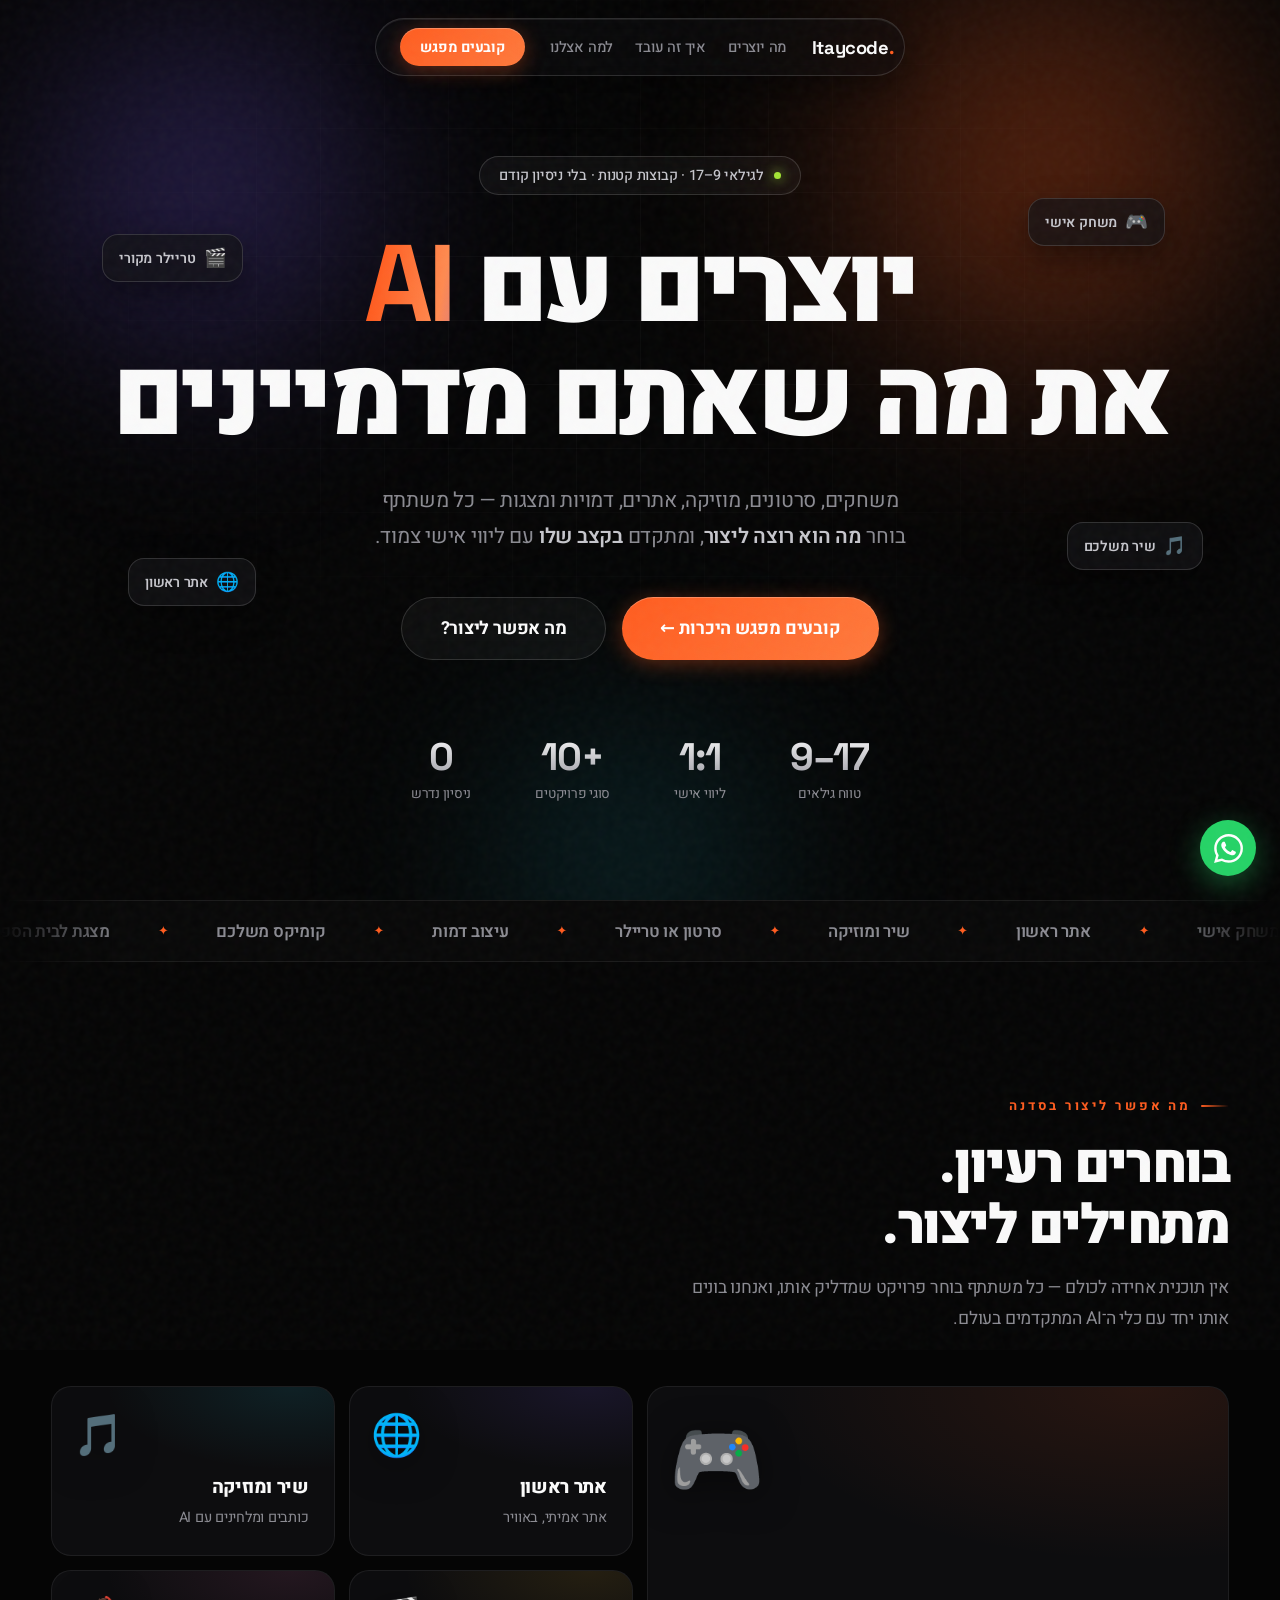
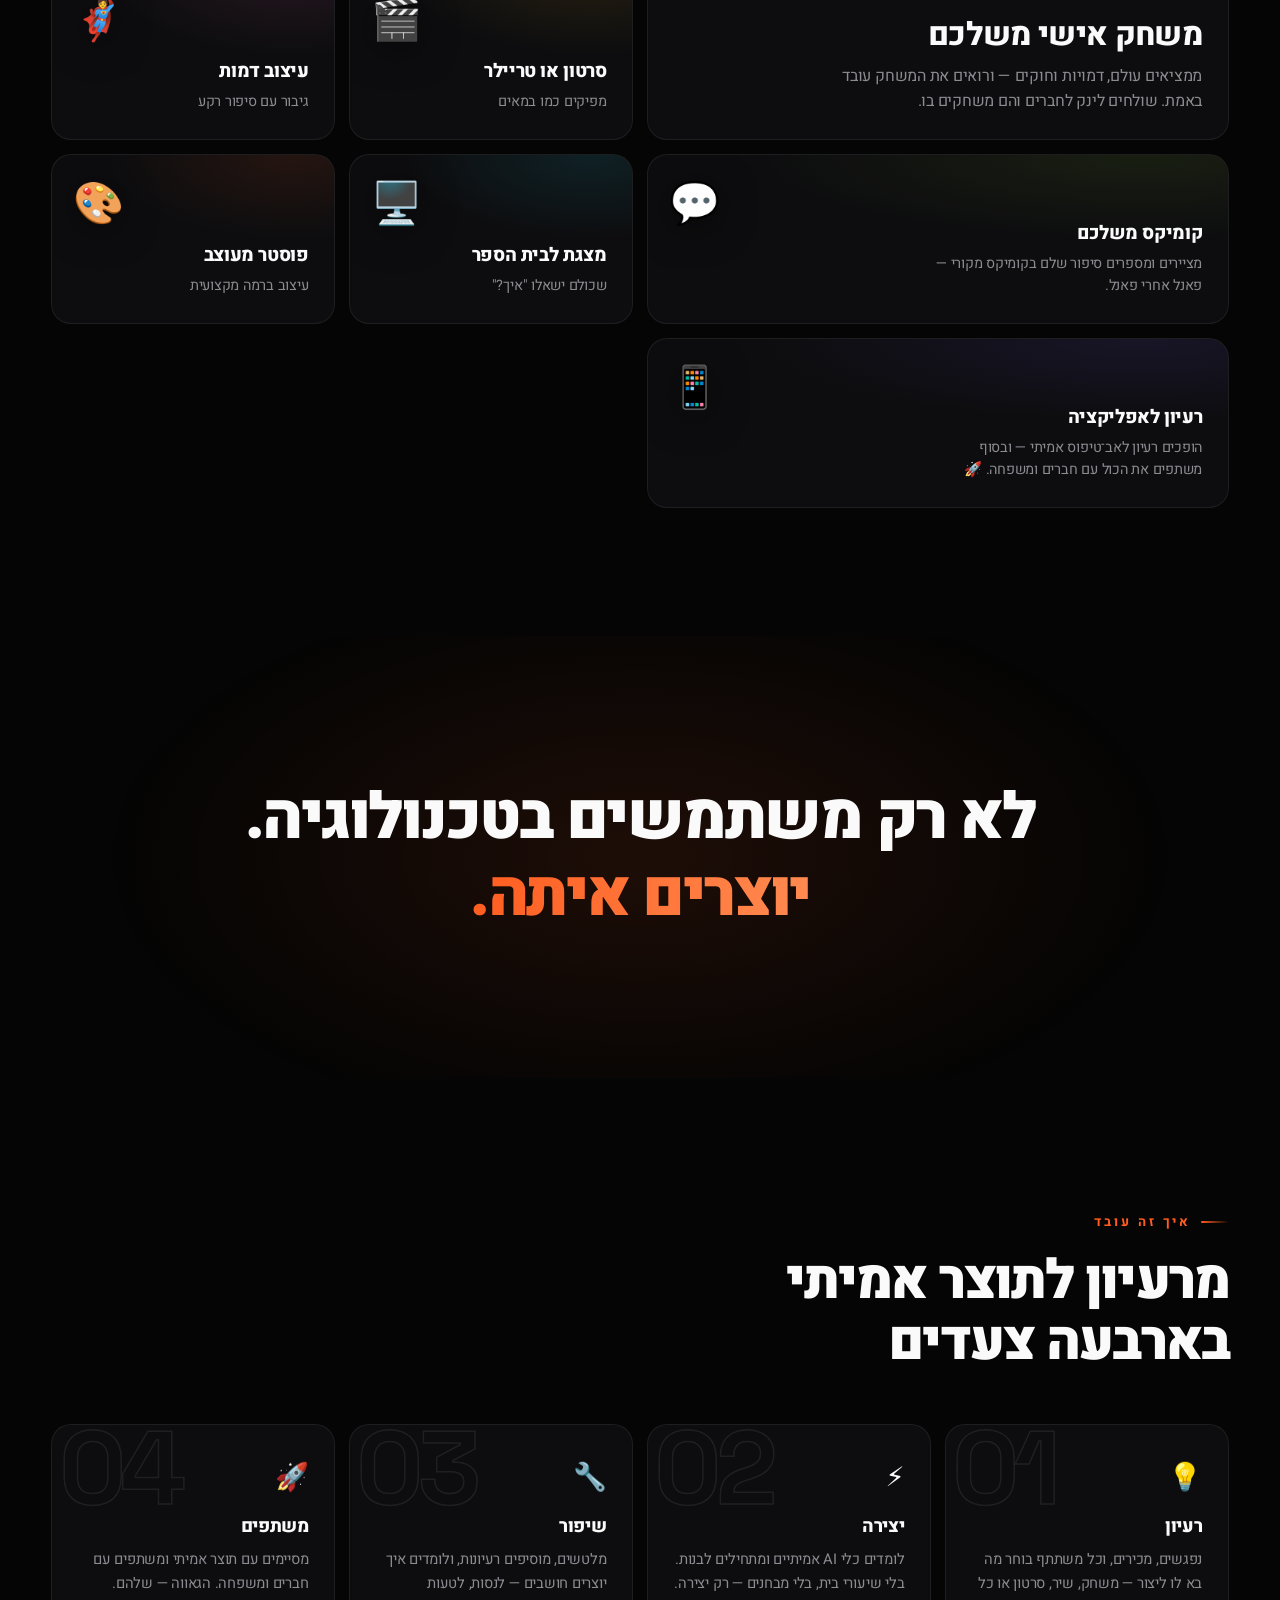
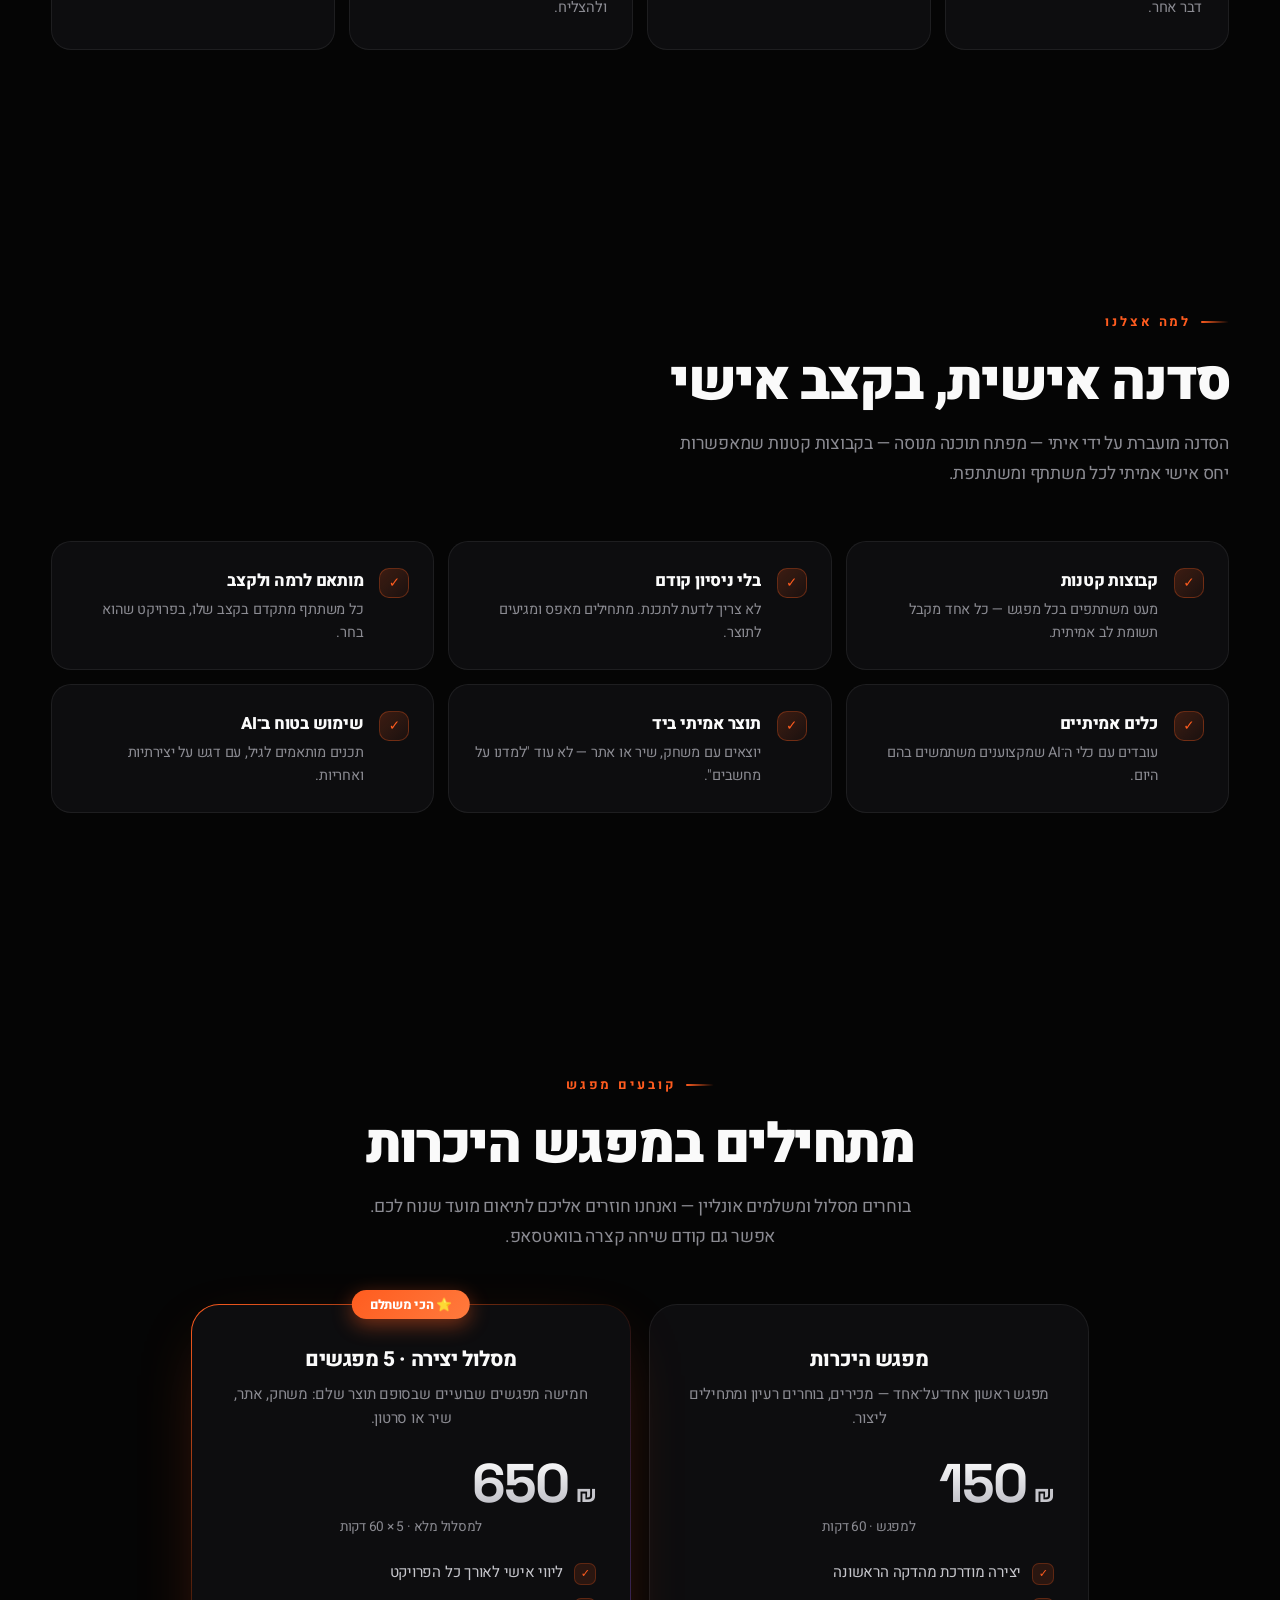
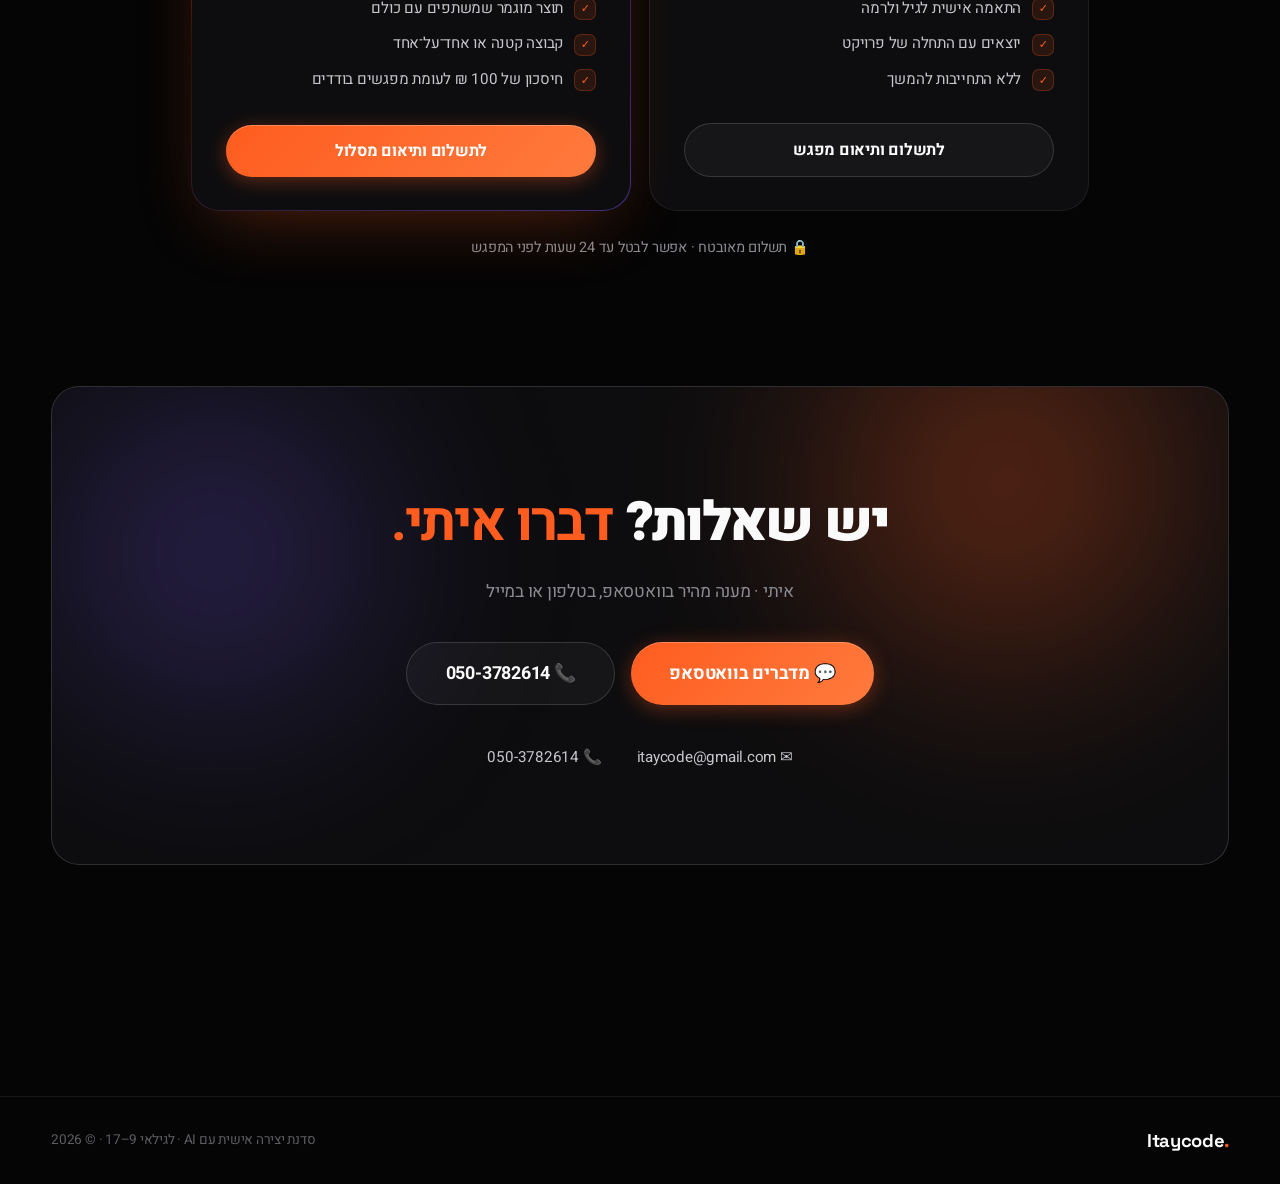
==== index.html @ 1ebb5c56 "Itaycode AI workshop landing page Hebrew RTL landing page for kids/teens AI creation workshop (ages " ====
<!DOCTYPE html>
<html lang="he" dir="rtl">
<head>
<meta charset="UTF-8">
<meta name="viewport" content="width=device-width, initial-scale=1.0">
<title>Itaycode · יוצרים עם AI את מה שאתם מדמיינים</title>
<meta name="description" content="סדנת יצירה אישית עם AI לגילאי 9–17. משחקים, סרטונים, מוזיקה, אתרים, דמויות ומצגות. קבוצות קטנות, בלי ניסיון קודם.">
<meta name="theme-color" content="#050505">
<meta property="og:type" content="website">
<meta property="og:title" content="Itaycode · יוצרים עם AI את מה שאתם מדמיינים">
<meta property="og:description" content="סדנת יצירה אישית עם AI לגילאי 9–17 — משחקים, סרטונים, מוזיקה ואתרים. קבוצות קטנות, בלי ניסיון קודם. קובעים מפגש היכרות.">
<meta property="og:locale" content="he_IL">
<meta name="twitter:card" content="summary">
<link rel="icon" href="data:image/svg+xml,%3Csvg xmlns='http://www.w3.org/2000/svg' viewBox='0 0 100 100'%3E%3Crect width='100' height='100' rx='22' fill='%23050505'/%3E%3Ctext x='50' y='72' font-size='62' text-anchor='middle' font-family='Arial' font-weight='900' fill='%23ff5c1f'%3EI.%3C/text%3E%3C/svg%3E">
<link rel="preconnect" href="https://fonts.googleapis.com">
<link rel="preconnect" href="https://fonts.gstatic.com" crossorigin>
<link href="https://fonts.googleapis.com/css2?family=Heebo:wght@300;400;500;600;700;800;900&family=Space+Grotesk:wght@500;700&display=swap" rel="stylesheet">
<style>
:root{
  --bg:#050505;
  --surface:#0d0d0f;
  --surface2:#131316;
  --border:rgba(255,255,255,.07);
  --border-strong:rgba(255,255,255,.14);
  --orange:#ff5c1f;
  --orange-soft:#ff8a50;
  --violet:#7c5cff;
  --cyan:#22d3ee;
  --pink:#f472b6;
  --lime:#a3e635;
  --amber:#fbbf24;
  --txt:#fafafa;
  --dim:#8b8b92;
  --mid:#c6c6cc;
  --r:20px;
  --r-lg:28px;
  --pad:clamp(20px,4vw,64px);
  --ease:cubic-bezier(.65,.05,0,1);
  --bounce:cubic-bezier(.34,1.56,.64,1);
}
*{margin:0;padding:0;box-sizing:border-box}
html{scroll-behavior:smooth}
body{
  background:var(--bg);
  color:var(--txt);
  font-family:'Heebo',system-ui,sans-serif;
  letter-spacing:-.015em;
  overflow-x:hidden;
  -webkit-font-smoothing:antialiased;
}
::selection{background:var(--orange);color:#fff}
.en{font-family:'Space Grotesk','Heebo',sans-serif;direction:ltr;unicode-bidi:isolate}

/* ═══════════ grain overlay ═══════════ */
body::after{
  content:'';position:fixed;inset:-50%;z-index:200;pointer-events:none;
  background-image:url("data:image/svg+xml,%3Csvg viewBox='0 0 256 256' xmlns='http://www.w3.org/2000/svg'%3E%3Cfilter id='n'%3E%3CfeTurbulence type='fractalNoise' baseFrequency='0.85' numOctaves='2' stitchTiles='stitch'/%3E%3C/filter%3E%3Crect width='100%25' height='100%25' filter='url(%23n)'/%3E%3C/svg%3E");
  opacity:.035;
  animation:grain 9s steps(6) infinite;
}
@keyframes grain{
  0%,100%{transform:translate(0,0)}16%{transform:translate(-3%,2%)}33%{transform:translate(2%,-3%)}
  50%{transform:translate(-2%,-2%)}66%{transform:translate(3%,2%)}83%{transform:translate(-1%,3%)}
}

/* ═══════════ nav — floating glass pill ═══════════ */
nav{
  position:fixed;top:18px;inset-inline:0;z-index:100;
  display:flex;justify-content:center;
  padding:0 var(--pad);
  pointer-events:none;
}
.nav-inner{
  pointer-events:auto;
  display:flex;align-items:center;gap:clamp(.8rem,2vw,2rem);
  background:rgba(13,13,15,.55);
  backdrop-filter:blur(20px) saturate(1.4);
  -webkit-backdrop-filter:blur(20px) saturate(1.4);
  border:1px solid var(--border-strong);
  border-radius:100px;
  padding:.55rem .65rem .55rem 1.5rem;
  box-shadow:0 12px 40px rgba(0,0,0,.5), inset 0 1px 0 rgba(255,255,255,.08);
}
.logo{
  font-family:'Space Grotesk','Heebo',sans-serif;
  font-weight:700;font-size:1.15rem;color:var(--txt);text-decoration:none;
  direction:ltr;unicode-bidi:isolate;letter-spacing:-.02em;
}
.logo b{color:var(--orange)}
.nav-links{display:flex;gap:1.4rem;align-items:center}
.nav-links a{color:var(--dim);text-decoration:none;font-size:.92rem;font-weight:500;transition:color .2s}
.nav-links a:hover{color:var(--txt)}
@media(max-width:700px){
  .nav-links{display:none}
  .nav-inner{padding:.5rem .55rem .5rem 1.2rem;gap:.9rem}
}

/* ═══════════ buttons ═══════════ */
.btn{
  display:inline-flex;align-items:center;justify-content:center;gap:.55rem;
  background:linear-gradient(135deg,var(--orange),#ff7a3d);
  color:#fff;border:none;cursor:pointer;text-decoration:none;
  font-family:inherit;font-weight:700;font-size:1rem;
  padding:.85rem 1.8rem;border-radius:100px;
  box-shadow:0 4px 20px rgba(255,92,31,.35), inset 0 1px 0 rgba(255,255,255,.25);
  transition:transform .35s var(--bounce),box-shadow .35s;
  position:relative;overflow:hidden;
}
.btn::before{
  content:'';position:absolute;inset:0;
  background:linear-gradient(105deg,transparent 40%,rgba(255,255,255,.35) 50%,transparent 60%);
  transform:translateX(150%);
  transition:transform .7s var(--ease);
}
.btn:hover{transform:translateY(-3px) scale(1.02);box-shadow:0 12px 36px rgba(255,92,31,.5), inset 0 1px 0 rgba(255,255,255,.25)}
.btn:hover::before{transform:translateX(-150%)}
.btn.sm{padding:.55rem 1.25rem;font-size:.9rem}
.btn.xl{padding:1.05rem 2.4rem;font-size:1.12rem}
.btn.ghost{
  background:rgba(255,255,255,.04);color:var(--txt);
  border:1px solid var(--border-strong);
  box-shadow:none;
}
.btn.ghost:hover{background:rgba(255,255,255,.08);box-shadow:0 8px 24px rgba(0,0,0,.4)}
.btn.ghost::before{display:none}

/* ═══════════ hero ═══════════ */
.hero{
  min-height:100svh;
  display:flex;flex-direction:column;align-items:center;justify-content:center;
  text-align:center;position:relative;
  padding:120px var(--pad) 60px;
  overflow:hidden;
}
.mesh{position:absolute;inset:0;pointer-events:none}
.mesh i{position:absolute;border-radius:50%;filter:blur(90px);will-change:transform}
.mesh i:nth-child(1){
  width:52vw;height:52vw;max-width:680px;max-height:680px;
  background:radial-gradient(circle,rgba(255,92,31,.42),transparent 60%);
  top:-18%;inset-inline-start:-8%;
  animation:drift 18s ease-in-out infinite alternate;
}
.mesh i:nth-child(2){
  width:44vw;height:44vw;max-width:560px;max-height:560px;
  background:radial-gradient(circle,rgba(124,92,255,.35),transparent 60%);
  top:-10%;inset-inline-end:-6%;
  animation:drift 22s -6s ease-in-out infinite alternate-reverse;
}
.mesh i:nth-child(3){
  width:38vw;height:38vw;max-width:480px;max-height:480px;
  background:radial-gradient(circle,rgba(34,211,238,.18),transparent 60%);
  bottom:-22%;inset-inline-start:32%;
  animation:drift 26s -12s ease-in-out infinite alternate;
}
@keyframes drift{
  0%{transform:translate(0,0) scale(1)}
  100%{transform:translate(-8%,9%) scale(1.18)}
}
.hero-grid{
  position:absolute;inset:0;pointer-events:none;
  background-image:
    linear-gradient(rgba(255,255,255,.028) 1px,transparent 1px),
    linear-gradient(90deg,rgba(255,255,255,.028) 1px,transparent 1px);
  background-size:64px 64px;
  mask-image:radial-gradient(ellipse 75% 65% at 50% 35%,#000 20%,transparent 72%);
  -webkit-mask-image:radial-gradient(ellipse 75% 65% at 50% 35%,#000 20%,transparent 72%);
}
.hero > .inner{position:relative;z-index:2;display:flex;flex-direction:column;align-items:center;max-width:1100px}

.pill{
  display:inline-flex;align-items:center;gap:.6rem;
  background:rgba(255,255,255,.04);
  border:1px solid var(--border-strong);
  border-radius:100px;padding:.5rem 1.2rem;
  font-size:.9rem;font-weight:500;color:var(--mid);
  backdrop-filter:blur(10px);
  margin-bottom:2rem;
  animation:rise .9s var(--ease) both;
}
.pill .dot{width:7px;height:7px;border-radius:50%;background:var(--lime);box-shadow:0 0 12px var(--lime);animation:pulse 2s infinite}
@keyframes pulse{50%{opacity:.35}}

.hero h1{
  font-size:clamp(2.9rem,8.5vw,7rem);
  font-weight:900;line-height:1.04;letter-spacing:-.04em;
  animation:rise .9s .12s var(--ease) both;
}
.hero h1 .fx{
  position:relative;display:inline-block;
  background:linear-gradient(100deg,#ff5c1f 10%,#ff8a50 45%,#7c5cff 90%);
  background-size:200% 100%;
  -webkit-background-clip:text;background-clip:text;-webkit-text-fill-color:transparent;
  animation:hue 6s ease-in-out infinite alternate;
}
@keyframes hue{to{background-position:100% 0}}
.hero .sub{
  margin-top:1.6rem;max-width:46ch;
  font-size:clamp(1.05rem,2.2vw,1.3rem);
  color:var(--dim);line-height:1.75;font-weight:400;
  animation:rise .9s .24s var(--ease) both;
}
.hero .sub b{color:var(--mid);font-weight:600}
.hero-ctas{
  display:flex;gap:1rem;flex-wrap:wrap;justify-content:center;
  margin-top:2.6rem;
  animation:rise .9s .36s var(--ease) both;
}
@keyframes rise{from{opacity:0;transform:translateY(28px)}to{opacity:1;transform:none}}

/* floating chips */
.chips{position:absolute;inset:0;pointer-events:none;z-index:1}
.chip{
  position:absolute;
  display:flex;align-items:center;gap:.5rem;
  background:rgba(19,19,22,.7);
  border:1px solid var(--border-strong);
  border-radius:16px;padding:.6rem 1rem;
  font-size:.88rem;font-weight:600;color:var(--mid);
  backdrop-filter:blur(12px);
  box-shadow:0 12px 32px rgba(0,0,0,.45);
  animation:floaty 7s ease-in-out infinite;
  opacity:0;animation-fill-mode:both;
}
.chip span{font-size:1.15rem}
@keyframes floaty{
  0%{opacity:0;transform:translateY(20px)}
  8%{opacity:1}
  50%{transform:translateY(-14px) rotate(var(--tilt,2deg))}
  92%{opacity:1}
  100%{opacity:1;transform:translateY(0)}
}
@media(max-width:900px){.chip{display:none}}

/* stats strip */
.stats{
  position:relative;z-index:2;
  display:flex;gap:clamp(1.5rem,5vw,4.5rem);flex-wrap:wrap;justify-content:center;
  margin-top:4.5rem;
  animation:rise .9s .5s var(--ease) both;
}
.stat{text-align:center}
.stat .num{
  font-family:'Space Grotesk','Heebo',sans-serif;
  font-size:clamp(1.7rem,3.5vw,2.4rem);font-weight:700;letter-spacing:-.03em;
  background:linear-gradient(180deg,#fff,#9a9aa2);
  -webkit-background-clip:text;background-clip:text;-webkit-text-fill-color:transparent;
}
.stat .lbl{font-size:.85rem;color:var(--dim);margin-top:.2rem}

/* ═══════════ marquee ═══════════ */
.marquee{
  border-top:1px solid var(--border);border-bottom:1px solid var(--border);
  padding:1.1rem 0;overflow:hidden;
  background:rgba(255,255,255,.015);
  -webkit-mask-image:linear-gradient(90deg,transparent,#000 10%,#000 90%,transparent);
  mask-image:linear-gradient(90deg,transparent,#000 10%,#000 90%,transparent);
}
.marquee .track{display:flex;gap:3rem;width:max-content;animation:scroll 30s linear infinite}
.marquee span{
  display:flex;align-items:center;gap:3rem;white-space:nowrap;
  font-size:1.05rem;font-weight:600;color:var(--dim);
}
.marquee span::after{content:'✦';color:var(--orange);font-size:.8rem}
@keyframes scroll{to{transform:translateX(50%)}}

/* ═══════════ section scaffolding ═══════════ */
section{padding:clamp(5rem,10vw,8.5rem) var(--pad);position:relative;scroll-margin-top:70px}
.wrap{max-width:1200px;margin:0 auto}
.eyebrow{
  display:inline-flex;align-items:center;gap:.6rem;
  font-size:.82rem;font-weight:700;letter-spacing:.22em;color:var(--orange);
  margin-bottom:1.2rem;
}
.eyebrow::before{content:'';width:28px;height:2px;border-radius:2px;background:linear-gradient(90deg,var(--orange),transparent)}
h2.title{
  font-size:clamp(2rem,5vw,3.4rem);
  font-weight:900;letter-spacing:-.035em;line-height:1.12;
}
.lead{margin-top:1rem;color:var(--dim);font-size:1.1rem;line-height:1.75;max-width:56ch}

/* reveal */
.rv{opacity:0;transform:translateY(34px);transition:opacity .8s var(--ease),transform .8s var(--ease)}
.rv.in{opacity:1;transform:none}
.rv.d1{transition-delay:.08s}.rv.d2{transition-delay:.16s}.rv.d3{transition-delay:.24s}
.rv.d4{transition-delay:.32s}.rv.d5{transition-delay:.4s}

/* ═══════════ bento grid ═══════════ */
.bento{
  display:grid;gap:14px;margin-top:3.2rem;
  grid-template-columns:repeat(4,1fr);
  grid-auto-rows:170px;
}
.tile{
  position:relative;overflow:hidden;
  border-radius:var(--r);
  border:1px solid var(--border);
  background:var(--surface);
  padding:1.6rem;
  display:flex;flex-direction:column;justify-content:flex-end;
  transition:transform .45s var(--bounce),border-color .25s;
  cursor:default;
}
.tile:hover{transform:translateY(-6px);border-color:var(--border-strong)}
.tile .glow{
  position:absolute;inset:0;
  background:radial-gradient(120% 90% at 85% 0%,var(--tint) 0%,transparent 55%);
  opacity:.5;transition:opacity .4s;
}
.tile:hover .glow{opacity:.95}
.tile .emoji{
  position:absolute;top:1.2rem;inset-inline-end:1.3rem;
  font-size:clamp(2rem,3.2vw,2.8rem);
  filter:drop-shadow(0 6px 18px rgba(0,0,0,.5));
  transition:transform .45s var(--bounce);
}
.tile:hover .emoji{transform:scale(1.22) rotate(-8deg)}
.tile h3{font-size:1.18rem;font-weight:800;position:relative;letter-spacing:-.02em}
.tile p{position:relative;margin-top:.35rem;font-size:.9rem;color:var(--dim);line-height:1.55;max-width:34ch}
.tile.big{grid-column:span 2;grid-row:span 2}
.tile.wide{grid-column:span 2}
.tile.big .emoji{font-size:clamp(3.4rem,6vw,5rem)}
.tile.big h3{font-size:clamp(1.5rem,2.6vw,2rem)}
.tile.big p{font-size:1rem;max-width:40ch}
@media(max-width:1000px){.bento{grid-template-columns:repeat(2,1fr)}}
@media(max-width:560px){
  .bento{grid-template-columns:1fr;grid-auto-rows:auto}
  .tile{min-height:150px}
  .tile.big,.tile.wide{grid-column:auto;grid-row:auto}
}

/* ═══════════ statement ═══════════ */
.statement{
  text-align:center;
  padding:clamp(6rem,12vw,9rem) var(--pad);
  position:relative;overflow:hidden;
}
.statement::before{
  content:'';position:absolute;inset:0;
  background:radial-gradient(60% 90% at 50% 50%,rgba(255,92,31,.1),transparent 70%);
}
.statement h2{
  position:relative;
  font-size:clamp(1.9rem,5.5vw,4rem);
  font-weight:900;letter-spacing:-.035em;line-height:1.2;
  max-width:22ch;margin:0 auto;
}
.statement .shine{
  background:linear-gradient(100deg,var(--orange),var(--orange-soft) 40%,#fff 50%,var(--orange-soft) 60%,var(--orange));
  background-size:250% 100%;
  -webkit-background-clip:text;background-clip:text;-webkit-text-fill-color:transparent;
  animation:shineMove 4s linear infinite;
}
@keyframes shineMove{to{background-position:-250% 0}}

/* ═══════════ steps ═══════════ */
.steps{
  display:grid;grid-template-columns:repeat(4,1fr);gap:14px;margin-top:3.2rem;
  counter-reset:s;
}
@media(max-width:1000px){.steps{grid-template-columns:repeat(2,1fr)}}
@media(max-width:560px){.steps{grid-template-columns:1fr}}
.step{
  counter-increment:s;
  position:relative;overflow:hidden;
  background:var(--surface);
  border:1px solid var(--border);
  border-radius:var(--r);
  padding:2rem 1.6rem 1.8rem;
  transition:transform .45s var(--bounce),border-color .25s;
}
.step:hover{transform:translateY(-6px);border-color:var(--border-strong)}
.step::before{
  content:counter(s,decimal-leading-zero);
  position:absolute;top:-1.4rem;inset-inline-end:.4rem;
  font-family:'Space Grotesk','Heebo',sans-serif;
  font-size:6.5rem;font-weight:700;letter-spacing:-.05em;
  color:transparent;
  -webkit-text-stroke:1.5px rgba(255,255,255,.08);
  transition:-webkit-text-stroke-color .3s;
}
.step:hover::before{-webkit-text-stroke-color:rgba(255,92,31,.45)}
.step .ic{font-size:1.7rem;margin-bottom:1rem}
.step h3{font-size:1.15rem;font-weight:800;letter-spacing:-.02em}
.step p{margin-top:.5rem;font-size:.92rem;color:var(--dim);line-height:1.65}

/* ═══════════ features ═══════════ */
.feats{display:grid;grid-template-columns:repeat(3,1fr);gap:14px;margin-top:3.2rem}
@media(max-width:1000px){.feats{grid-template-columns:repeat(2,1fr)}}
@media(max-width:560px){.feats{grid-template-columns:1fr}}
.feat{
  display:flex;gap:1rem;align-items:flex-start;
  background:var(--surface);
  border:1px solid var(--border);
  border-radius:var(--r);
  padding:1.6rem 1.5rem;
  transition:border-color .25s,background .25s;
}
.feat:hover{border-color:var(--border-strong);background:var(--surface2)}
.feat .ck{
  flex-shrink:0;width:30px;height:30px;border-radius:10px;
  display:flex;align-items:center;justify-content:center;
  background:linear-gradient(135deg,rgba(255,92,31,.2),rgba(255,92,31,.06));
  border:1px solid rgba(255,92,31,.3);
  color:var(--orange);font-weight:800;font-size:.85rem;
}
.feat h3{font-size:1.05rem;font-weight:800}
.feat p{margin-top:.3rem;font-size:.9rem;color:var(--dim);line-height:1.6}

/* ═══════════ pricing ═══════════ */
.plans{
  display:grid;grid-template-columns:repeat(2,minmax(0,440px));gap:18px;
  justify-content:center;margin-top:3.2rem;
}
@media(max-width:860px){.plans{grid-template-columns:minmax(0,440px)}}
.plan{
  position:relative;
  background:var(--surface);
  border:1px solid var(--border);
  border-radius:var(--r-lg);
  padding:2.4rem 2.1rem 2.1rem;
  display:flex;flex-direction:column;
  transition:transform .45s var(--bounce),border-color .25s,box-shadow .45s;
}
.plan:hover{transform:translateY(-8px)}
.plan.hot{
  border-color:transparent;
  background:
    linear-gradient(var(--surface),var(--surface)) padding-box,
    linear-gradient(140deg,var(--orange),rgba(255,92,31,.15) 40%,rgba(124,92,255,.5)) border-box;
  border:1.5px solid transparent;
  box-shadow:0 24px 70px -24px rgba(255,92,31,.35);
}
.plan.hot:hover{box-shadow:0 34px 90px -24px rgba(255,92,31,.5)}
.plan .flag{
  position:absolute;top:-15px;inset-inline-start:50%;transform:translateX(50%);
  background:linear-gradient(135deg,var(--orange),#ff7a3d);
  color:#fff;font-size:.8rem;font-weight:800;
  padding:.35rem 1.1rem;border-radius:100px;
  box-shadow:0 6px 20px rgba(255,92,31,.45);
  white-space:nowrap;
}
.plan h3{font-size:1.3rem;font-weight:800;letter-spacing:-.02em}
.plan .pd{margin-top:.45rem;color:var(--dim);font-size:.94rem;line-height:1.6}
.plan .amount{
  margin:1.6rem 0 .4rem;
  display:flex;align-items:baseline;gap:.5rem;direction:ltr;justify-content:flex-end;
}
.plan .amount .n{
  font-family:'Space Grotesk','Heebo',sans-serif;
  font-size:3.4rem;font-weight:700;letter-spacing:-.04em;line-height:1;
  background:linear-gradient(180deg,#fff,#b9b9c1);
  -webkit-background-clip:text;background-clip:text;-webkit-text-fill-color:transparent;
}
.plan .amount .c{font-size:1.4rem;font-weight:700;color:var(--mid)}
.plan .per{font-size:.85rem;color:var(--dim)}
.plan ul{list-style:none;margin:1.5rem 0 2rem;display:flex;flex-direction:column;gap:.75rem;flex:1}
.plan li{display:flex;gap:.7rem;align-items:flex-start;font-size:.95rem;color:var(--mid);line-height:1.55}
.plan li::before{
  content:'✓';flex-shrink:0;
  width:20px;height:20px;border-radius:7px;
  display:flex;align-items:center;justify-content:center;
  font-size:.7rem;font-weight:900;color:var(--orange);
  background:rgba(255,92,31,.12);border:1px solid rgba(255,92,31,.25);
  margin-top:.1rem;
}
.plans-note{text-align:center;margin-top:1.6rem;color:var(--dim);font-size:.9rem}
.plans-note a{color:var(--mid)}

/* ═══════════ CTA / contact ═══════════ */
.cta{
  max-width:1200px;margin:0 auto;
  border-radius:var(--r-lg);
  border:1px solid var(--border-strong);
  position:relative;overflow:hidden;
  padding:clamp(3.5rem,8vw,6rem) var(--pad);
  text-align:center;
  background:var(--surface);
}
.cta .mesh i:nth-child(1){width:60%;height:120%;top:-40%;inset-inline-start:-10%}
.cta .mesh i:nth-child(2){width:50%;height:110%;top:-20%;inset-inline-end:-10%}
.cta .inner{position:relative;z-index:2}
.cta h2{font-size:clamp(2rem,5vw,3.4rem);font-weight:900;letter-spacing:-.035em}
.cta h2 b{color:var(--orange)}
.cta p{margin-top:1rem;color:var(--dim);font-size:1.08rem}
.cta-btns{display:flex;gap:1rem;justify-content:center;flex-wrap:wrap;margin-top:2.4rem}
.cta-meta{
  margin-top:2.6rem;display:flex;gap:2.2rem;justify-content:center;flex-wrap:wrap;
  color:var(--dim);font-size:.95rem;
}
.cta-meta a{color:var(--mid);text-decoration:none;transition:color .2s}
.cta-meta a:hover{color:var(--orange)}

/* ═══════════ footer ═══════════ */
footer{
  border-top:1px solid var(--border);
  margin-top:clamp(4rem,8vw,7rem);
  padding:2rem var(--pad);
  display:flex;justify-content:space-between;align-items:center;gap:1rem;flex-wrap:wrap;
  font-size:.85rem;color:#5c5c63;
}

/* ═══════════ whatsapp float ═══════════ */
.wa{
  position:fixed;bottom:24px;inset-inline-start:24px;z-index:90;
  width:56px;height:56px;border-radius:50%;
  background:#25d366;color:#fff;
  display:flex;align-items:center;justify-content:center;text-decoration:none;
  box-shadow:0 8px 30px rgba(37,211,102,.4);
  transition:transform .35s var(--bounce);
}
.wa:hover{transform:scale(1.12) rotate(6deg)}
.wa svg{width:29px;height:29px}

@media (prefers-reduced-motion:reduce){
  *,*::before,*::after{animation:none!important;transition:none!important}
  .rv{opacity:1;transform:none}
}
</style>
</head>
<body>

<nav>
  <div class="nav-inner">
    <a class="logo" href="#top">Itaycode<b>.</b></a>
    <div class="nav-links">
      <a href="#create">מה יוצרים</a>
      <a href="#how">איך זה עובד</a>
      <a href="#why">למה אצלנו</a>
    </div>
    <a class="btn sm" href="#book">קובעים מפגש</a>
  </div>
</nav>

<!-- ═══════════ HERO ═══════════ -->
<header class="hero" id="top">
  <div class="mesh" aria-hidden="true"><i></i><i></i><i></i></div>
  <div class="hero-grid" aria-hidden="true"></div>

  <div class="chips" aria-hidden="true">
    <div class="chip" style="top:22%;inset-inline-start:9%;--tilt:3deg;animation-delay:.8s"><span>🎮</span> משחק אישי</div>
    <div class="chip" style="top:58%;inset-inline-start:6%;--tilt:-2deg;animation-delay:1.5s"><span>🎵</span> שיר משלכם</div>
    <div class="chip" style="top:26%;inset-inline-end:8%;--tilt:-3deg;animation-delay:1.1s"><span>🎬</span> טריילר מקורי</div>
    <div class="chip" style="top:62%;inset-inline-end:10%;--tilt:2deg;animation-delay:1.9s"><span>🌐</span> אתר ראשון</div>
  </div>

  <div class="inner">
    <div class="pill"><span class="dot"></span> לגילאי 9–17 · קבוצות קטנות · בלי ניסיון קודם</div>
    <h1>יוצרים עם <span class="fx en">AI</span><br>את מה שאתם מדמיינים</h1>
    <p class="sub">משחקים, סרטונים, מוזיקה, אתרים, דמויות ומצגות — כל משתתף בוחר <b>מה הוא רוצה ליצור</b>, ומתקדם <b>בקצב שלו</b> עם ליווי אישי צמוד.</p>
    <div class="hero-ctas">
      <a class="btn xl" href="#book">קובעים מפגש היכרות ←</a>
      <a class="btn ghost xl" href="#create">מה אפשר ליצור?</a>
    </div>
    <div class="stats">
      <div class="stat"><div class="num en">9–17</div><div class="lbl">טווח גילאים</div></div>
      <div class="stat"><div class="num en">1:1</div><div class="lbl">ליווי אישי</div></div>
      <div class="stat"><div class="num en">10+</div><div class="lbl">סוגי פרויקטים</div></div>
      <div class="stat"><div class="num en">0</div><div class="lbl">ניסיון נדרש</div></div>
    </div>
  </div>
</header>

<div class="marquee" aria-hidden="true">
  <div class="track">
    <span>משחק אישי</span><span>אתר ראשון</span><span>שיר ומוזיקה</span><span>סרטון או טריילר</span><span>עיצוב דמות</span><span>קומיקס משלכם</span><span>מצגת לבית הספר</span><span>פוסטר מעוצב</span><span>רעיון לאפליקציה</span>
    <span>משחק אישי</span><span>אתר ראשון</span><span>שיר ומוזיקה</span><span>סרטון או טריילר</span><span>עיצוב דמות</span><span>קומיקס משלכם</span><span>מצגת לבית הספר</span><span>פוסטר מעוצב</span><span>רעיון לאפליקציה</span>
  </div>
</div>

<!-- ═══════════ BENTO ═══════════ -->
<section id="create">
  <div class="wrap">
    <div class="rv"><span class="eyebrow">מה אפשר ליצור בסדנה</span>
      <h2 class="title">בוחרים רעיון.<br>מתחילים ליצור.</h2>
      <p class="lead">אין תוכנית אחידה לכולם — כל משתתף בוחר פרויקט שמדליק אותו, ואנחנו בונים אותו יחד עם כלי ה־AI המתקדמים בעולם.</p>
    </div>
    <div class="bento">
      <div class="tile big rv" style="--tint:rgba(255,92,31,.22)">
        <div class="glow"></div><div class="emoji">🎮</div>
        <h3>משחק אישי משלכם</h3>
        <p>ממציאים עולם, דמויות וחוקים — ורואים את המשחק עובד באמת. שולחים לינק לחברים והם משחקים בו.</p>
      </div>
      <div class="tile rv d1" style="--tint:rgba(124,92,255,.22)">
        <div class="glow"></div><div class="emoji">🌐</div>
        <h3>אתר ראשון</h3><p>אתר אמיתי, באוויר</p>
      </div>
      <div class="tile rv d2" style="--tint:rgba(34,211,238,.2)">
        <div class="glow"></div><div class="emoji">🎵</div>
        <h3>שיר ומוזיקה</h3><p>כותבים ומלחינים עם AI</p>
      </div>
      <div class="tile rv d2" style="--tint:rgba(251,191,36,.2)">
        <div class="glow"></div><div class="emoji">🎬</div>
        <h3>סרטון או טריילר</h3><p>מפיקים כמו במאים</p>
      </div>
      <div class="tile rv d3" style="--tint:rgba(244,114,182,.2)">
        <div class="glow"></div><div class="emoji">🦸</div>
        <h3>עיצוב דמות</h3><p>גיבור עם סיפור רקע</p>
      </div>
      <div class="tile wide rv d3" style="--tint:rgba(163,230,53,.16)">
        <div class="glow"></div><div class="emoji">💬</div>
        <h3>קומיקס משלכם</h3><p>מציירים ומספרים סיפור שלם בקומיקס מקורי — פאנל אחרי פאנל.</p>
      </div>
      <div class="tile rv d4" style="--tint:rgba(34,211,238,.2)">
        <div class="glow"></div><div class="emoji">🖥️</div>
        <h3>מצגת לבית הספר</h3><p>שכולם ישאלו "איך?"</p>
      </div>
      <div class="tile rv d4" style="--tint:rgba(255,92,31,.2)">
        <div class="glow"></div><div class="emoji">🎨</div>
        <h3>פוסטר מעוצב</h3><p>עיצוב ברמה מקצועית</p>
      </div>
      <div class="tile wide rv d5" style="--tint:rgba(124,92,255,.2)">
        <div class="glow"></div><div class="emoji">📱</div>
        <h3>רעיון לאפליקציה</h3><p>הופכים רעיון לאב־טיפוס אמיתי — ובסוף משתפים את הכול עם חברים ומשפחה. 🚀</p>
      </div>
    </div>
  </div>
</section>

<!-- ═══════════ STATEMENT ═══════════ -->
<div class="statement">
  <h2 class="rv">לא רק משתמשים בטכנולוגיה.<br><span class="shine">יוצרים איתה.</span></h2>
</div>

<!-- ═══════════ HOW ═══════════ -->
<section id="how">
  <div class="wrap">
    <div class="rv"><span class="eyebrow">איך זה עובד</span>
      <h2 class="title">מרעיון לתוצר אמיתי<br>בארבעה צעדים</h2>
    </div>
    <div class="steps">
      <div class="step rv"><div class="ic">💡</div><h3>רעיון</h3><p>נפגשים, מכירים, וכל משתתף בוחר מה בא לו ליצור — משחק, שיר, סרטון או כל דבר אחר.</p></div>
      <div class="step rv d1"><div class="ic">⚡</div><h3>יצירה</h3><p>לומדים כלי AI אמיתיים ומתחילים לבנות. בלי שיעורי בית, בלי מבחנים — רק יצירה.</p></div>
      <div class="step rv d2"><div class="ic">🔧</div><h3>שיפור</h3><p>מלטשים, מוסיפים רעיונות, ולומדים איך יוצרים חושבים — לנסות, לטעות ולהצליח.</p></div>
      <div class="step rv d3"><div class="ic">🚀</div><h3>משתפים</h3><p>מסיימים עם תוצר אמיתי ומשתפים עם חברים ומשפחה. הגאווה — שלהם.</p></div>
    </div>
  </div>
</section>

<!-- ═══════════ WHY ═══════════ -->
<section id="why">
  <div class="wrap">
    <div class="rv"><span class="eyebrow">למה אצלנו</span>
      <h2 class="title">סדנה אישית, בקצב אישי</h2>
      <p class="lead">הסדנה מועברת על ידי איתי — מפתח תוכנה מנוסה — בקבוצות קטנות שמאפשרות יחס אישי אמיתי לכל משתתף ומשתתפת.</p>
    </div>
    <div class="feats">
      <div class="feat rv"><div class="ck">✓</div><div><h3>קבוצות קטנות</h3><p>מעט משתתפים בכל מפגש — כל אחד מקבל תשומת לב אמיתית.</p></div></div>
      <div class="feat rv d1"><div class="ck">✓</div><div><h3>בלי ניסיון קודם</h3><p>לא צריך לדעת לתכנת. מתחילים מאפס ומגיעים לתוצר.</p></div></div>
      <div class="feat rv d2"><div class="ck">✓</div><div><h3>מותאם לרמה ולקצב</h3><p>כל משתתף מתקדם בקצב שלו, בפרויקט שהוא בחר.</p></div></div>
      <div class="feat rv d3"><div class="ck">✓</div><div><h3>כלים אמיתיים</h3><p>עובדים עם כלי ה־AI שמקצוענים משתמשים בהם היום.</p></div></div>
      <div class="feat rv d4"><div class="ck">✓</div><div><h3>תוצר אמיתי ביד</h3><p>יוצאים עם משחק, שיר או אתר — לא עוד "למדנו על מחשבים".</p></div></div>
      <div class="feat rv d5"><div class="ck">✓</div><div><h3>שימוש בטוח ב־AI</h3><p>תכנים מותאמים לגיל, עם דגש על יצירתיות ואחריות.</p></div></div>
    </div>
  </div>
</section>

<!-- ═══════════ PRICING ═══════════ -->
<section id="book">
  <div class="wrap" style="text-align:center">
    <div class="rv"><span class="eyebrow" style="justify-content:center">קובעים מפגש</span>
      <h2 class="title">מתחילים במפגש היכרות</h2>
      <p class="lead" style="margin-inline:auto">בוחרים מסלול ומשלמים אונליין — ואנחנו חוזרים אליכם לתיאום מועד שנוח לכם. אפשר גם קודם שיחה קצרה בוואטסאפ.</p>
    </div>
    <div class="plans">
      <div class="plan rv d1">
        <h3>מפגש היכרות</h3>
        <p class="pd">מפגש ראשון אחד־על־אחד — מכירים, בוחרים רעיון ומתחילים ליצור.</p>
        <div class="amount"><span class="n">150</span><span class="c">₪</span></div>
        <div class="per">למפגש · 60 דקות</div>
        <ul>
          <li>יצירה מודרכת מהדקה הראשונה</li>
          <li>התאמה אישית לגיל ולרמה</li>
          <li>יוצאים עם התחלה של פרויקט</li>
          <li>ללא התחייבות להמשך</li>
        </ul>
        <a class="btn ghost" href="https://wa.me/972503782614?text=%D7%94%D7%99%D7%99%20%D7%90%D7%99%D7%AA%D7%99%2C%20%D7%90%D7%A9%D7%9E%D7%97%20%D7%9C%D7%A7%D7%91%D7%95%D7%A2%20%D7%9E%D7%A4%D7%92%D7%A9%20%D7%94%D7%99%D7%9B%D7%A8%D7%95%D7%AA" target="_blank" rel="noopener" data-pay="intro">לתשלום ותיאום מפגש</a>
      </div>
      <div class="plan hot rv d2">
        <div class="flag">⭐ הכי משתלם</div>
        <h3>מסלול יצירה · 5 מפגשים</h3>
        <p class="pd">חמישה מפגשים שבועיים שבסופם תוצר שלם: משחק, אתר, שיר או סרטון.</p>
        <div class="amount"><span class="n">650</span><span class="c">₪</span></div>
        <div class="per">למסלול מלא · 5 × 60 דקות</div>
        <ul>
          <li>ליווי אישי לאורך כל הפרויקט</li>
          <li>תוצר מוגמר שמשתפים עם כולם</li>
          <li>קבוצה קטנה או אחד־על־אחד</li>
          <li>חיסכון של 100 ₪ לעומת מפגשים בודדים</li>
        </ul>
        <a class="btn" href="https://wa.me/972503782614?text=%D7%94%D7%99%D7%99%20%D7%90%D7%99%D7%AA%D7%99%2C%20%D7%90%D7%A9%D7%9E%D7%97%20%D7%9C%D7%94%D7%99%D7%A8%D7%A9%D7%9D%20%D7%9C%D7%9E%D7%A1%D7%9C%D7%95%D7%9C%205%20%D7%94%D7%9E%D7%A4%D7%92%D7%A9%D7%99%D7%9D" target="_blank" rel="noopener" data-pay="course">לתשלום ותיאום מסלול</a>
      </div>
    </div>
    <p class="plans-note">🔒 תשלום מאובטח · אפשר לבטל עד 24 שעות לפני המפגש</p>
  </div>
</section>

<!-- ═══════════ CTA ═══════════ -->
<section style="padding-top:0">
  <div class="cta rv">
    <div class="mesh" aria-hidden="true"><i></i><i></i></div>
    <div class="inner">
      <h2>יש שאלות? <b>דברו איתי.</b></h2>
      <p>איתי · מענה מהיר בוואטסאפ, בטלפון או במייל</p>
      <div class="cta-btns">
        <a class="btn xl" href="https://wa.me/972503782614?text=%D7%94%D7%99%D7%99%20%D7%90%D7%99%D7%AA%D7%99%2C%20%D7%90%D7%A9%D7%9E%D7%97%20%D7%9C%D7%A9%D7%9E%D7%95%D7%A2%20%D7%A2%D7%9C%20%D7%A1%D7%93%D7%A0%D7%AA%20%D7%94%2DAI" target="_blank" rel="noopener">💬 מדברים בוואטסאפ</a>
        <a class="btn ghost xl" href="tel:+972503782614">📞 050-3782614</a>
      </div>
      <div class="cta-meta">
        <a href="mailto:itaycode@gmail.com">✉️ itaycode@gmail.com</a>
        <a href="tel:+972503782614">📞 050-3782614</a>
      </div>
    </div>
  </div>
</section>

<footer>
  <a class="logo" href="#top">Itaycode<b>.</b></a>
  <div>סדנת יצירה אישית עם AI · לגילאי 9–17 · © 2026</div>
</footer>

<a class="wa" href="https://wa.me/972503782614" target="_blank" rel="noopener" aria-label="WhatsApp">
  <svg viewBox="0 0 24 24" fill="currentColor"><path d="M17.472 14.382c-.297-.149-1.758-.867-2.03-.967-.273-.099-.471-.148-.67.15-.197.297-.767.966-.94 1.164-.173.199-.347.223-.644.075-.297-.15-1.255-.463-2.39-1.475-.883-.788-1.48-1.761-1.653-2.059-.173-.297-.018-.458.13-.606.134-.133.297-.347.446-.52.149-.174.198-.298.297-.497.1-.198.05-.371-.025-.52-.074-.149-.669-1.612-.916-2.207-.242-.579-.487-.5-.669-.51-.173-.008-.371-.01-.57-.01-.198 0-.52.074-.792.372-.272.297-1.04 1.016-1.04 2.479 0 1.462 1.065 2.875 1.213 3.074.149.198 2.096 3.2 5.077 4.487.709.306 1.262.489 1.694.625.712.227 1.36.195 1.871.118.571-.085 1.758-.719 2.006-1.413.248-.694.248-1.289.173-1.413-.074-.124-.272-.198-.57-.347m-5.421 7.403h-.004a9.87 9.87 0 01-5.031-1.378l-.361-.214-3.741.982.998-3.648-.235-.374a9.86 9.86 0 01-1.51-5.26c.001-5.45 4.436-9.884 9.888-9.884 2.64 0 5.122 1.03 6.988 2.898a9.825 9.825 0 012.893 6.994c-.003 5.45-4.437 9.884-9.885 9.884m8.413-18.297A11.815 11.815 0 0012.05 0C5.495 0 .16 5.335.157 11.892c0 2.096.547 4.142 1.588 5.945L.057 24l6.305-1.654a11.882 11.882 0 005.683 1.448h.005c6.554 0 11.89-5.335 11.893-11.893a11.821 11.821 0 00-3.48-8.413z"/></svg>
</a>

<script>
// ===== payment links — paste your real payment URLs here (Grow/Meshulam, PayBox, Bit business) =====
const PAYMENT_LINKS = {
  intro:  "",   // מפגש היכרות — e.g. "https://pay.grow.link/xxxx"
  course: ""    // מסלול 5 מפגשים — e.g. "https://pay.grow.link/yyyy"
};
// Buttons link to WhatsApp by default; if a payment link is configured above, it takes over.
document.querySelectorAll("[data-pay]").forEach(a => {
  const url = PAYMENT_LINKS[a.dataset.pay];
  if (url) a.href = url;
});

// ===== scroll reveal =====
const io = new IntersectionObserver(es => es.forEach(e => {
  if (e.isIntersecting) { e.target.classList.add("in"); io.unobserve(e.target); }
}), { threshold: .1 });
document.querySelectorAll(".rv").forEach(el => io.observe(el));
</script>
</body>
</html>
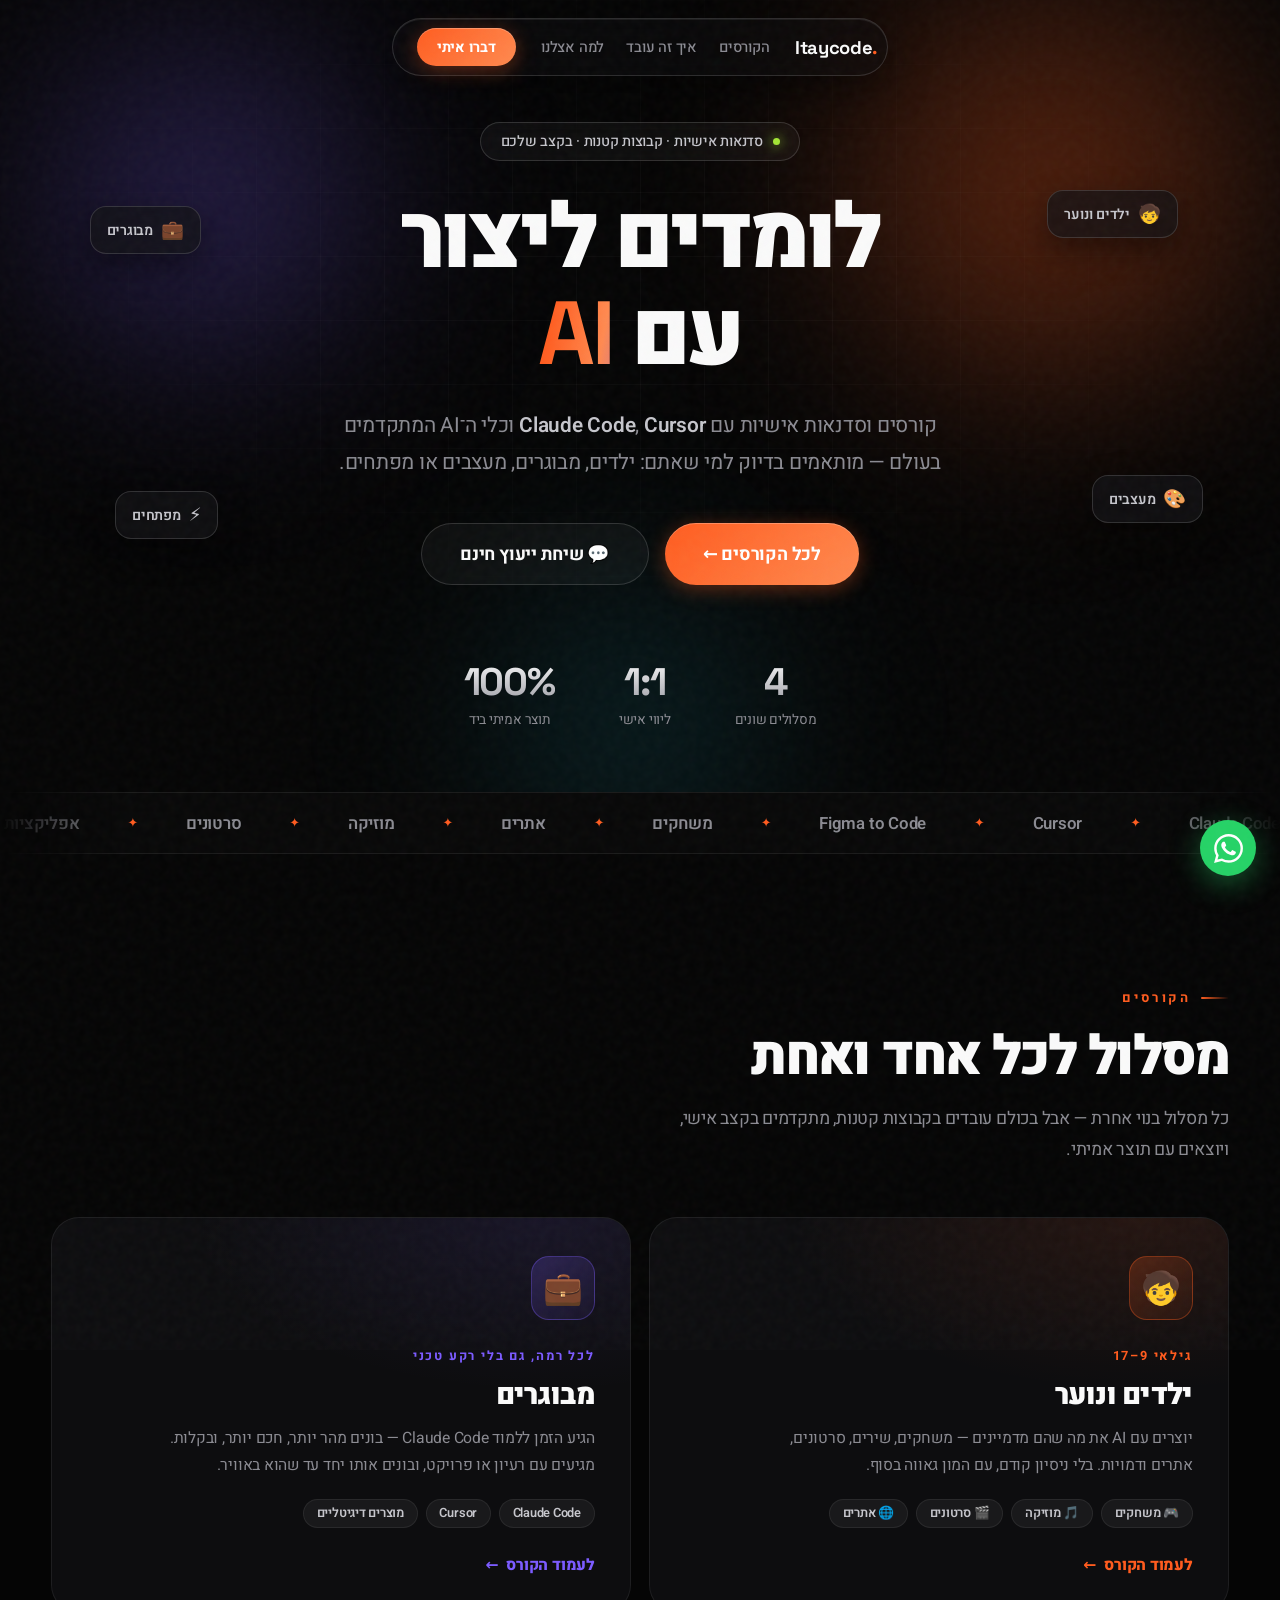
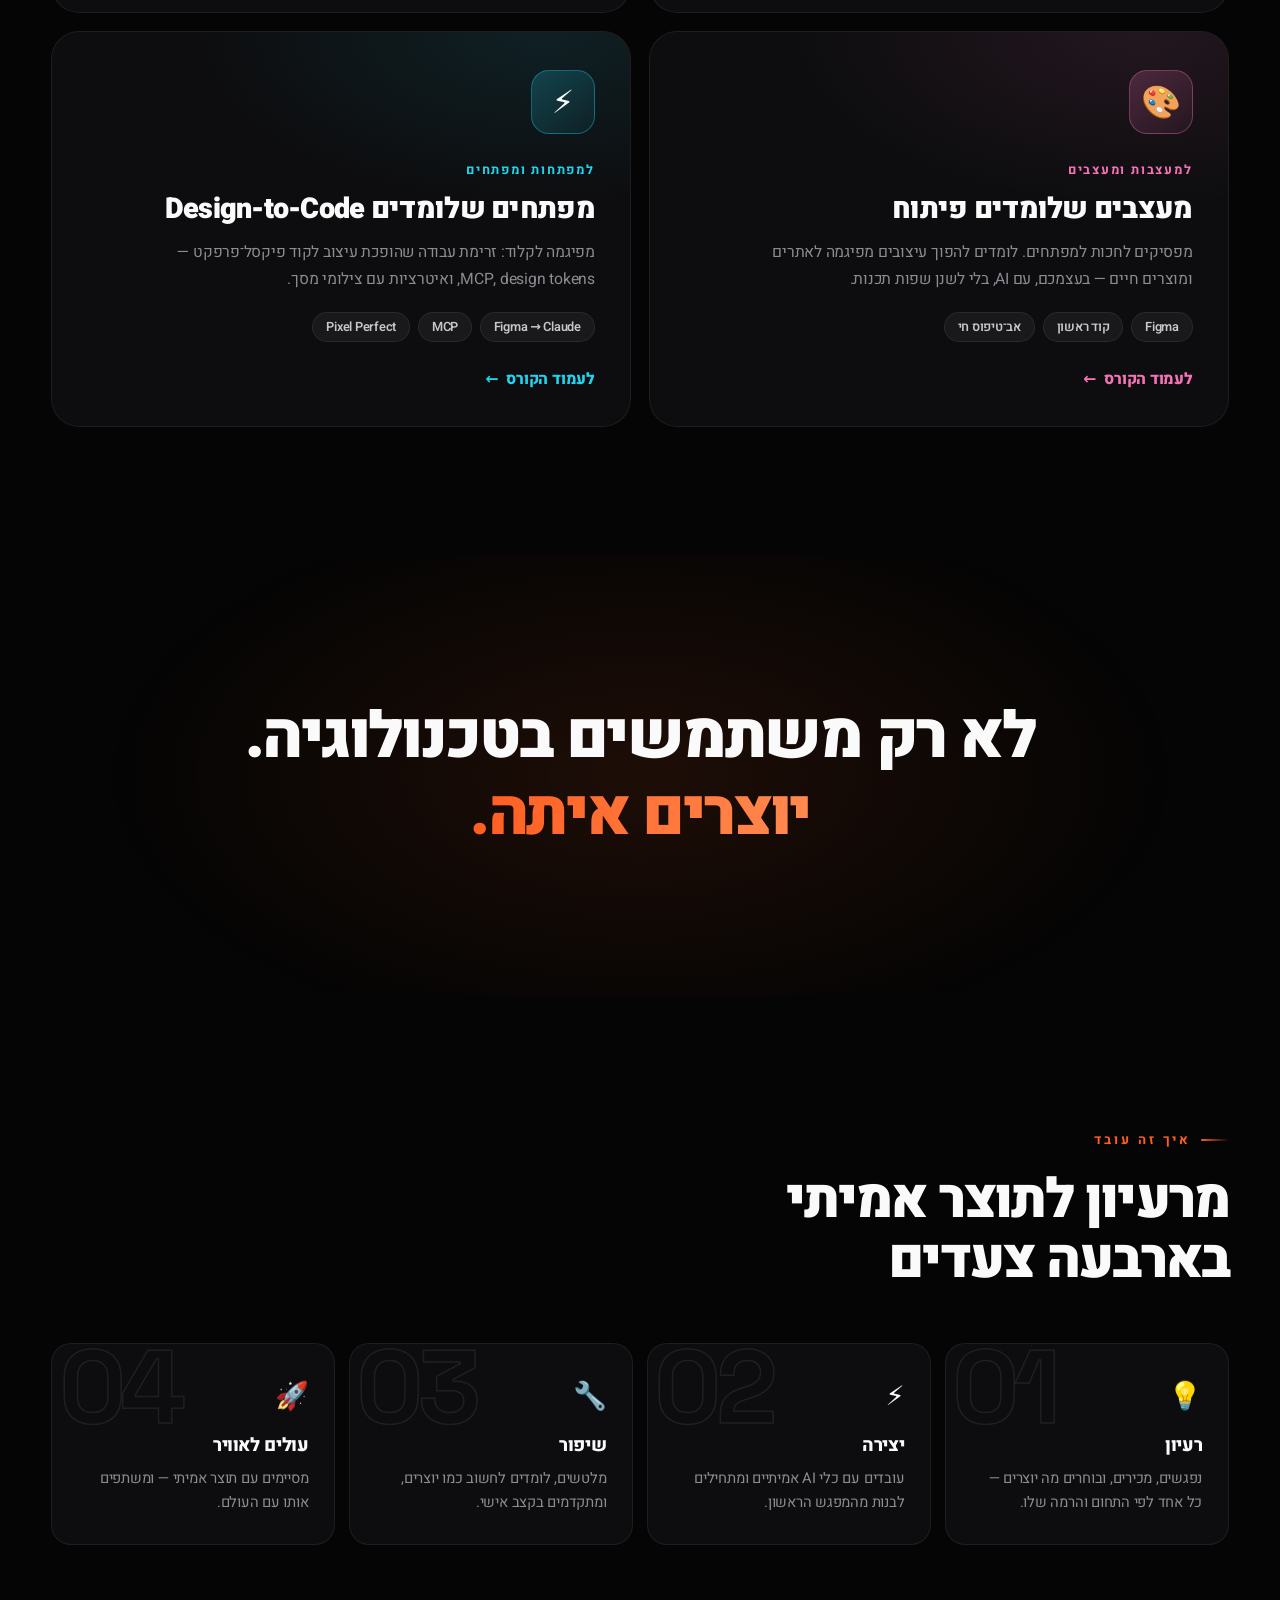
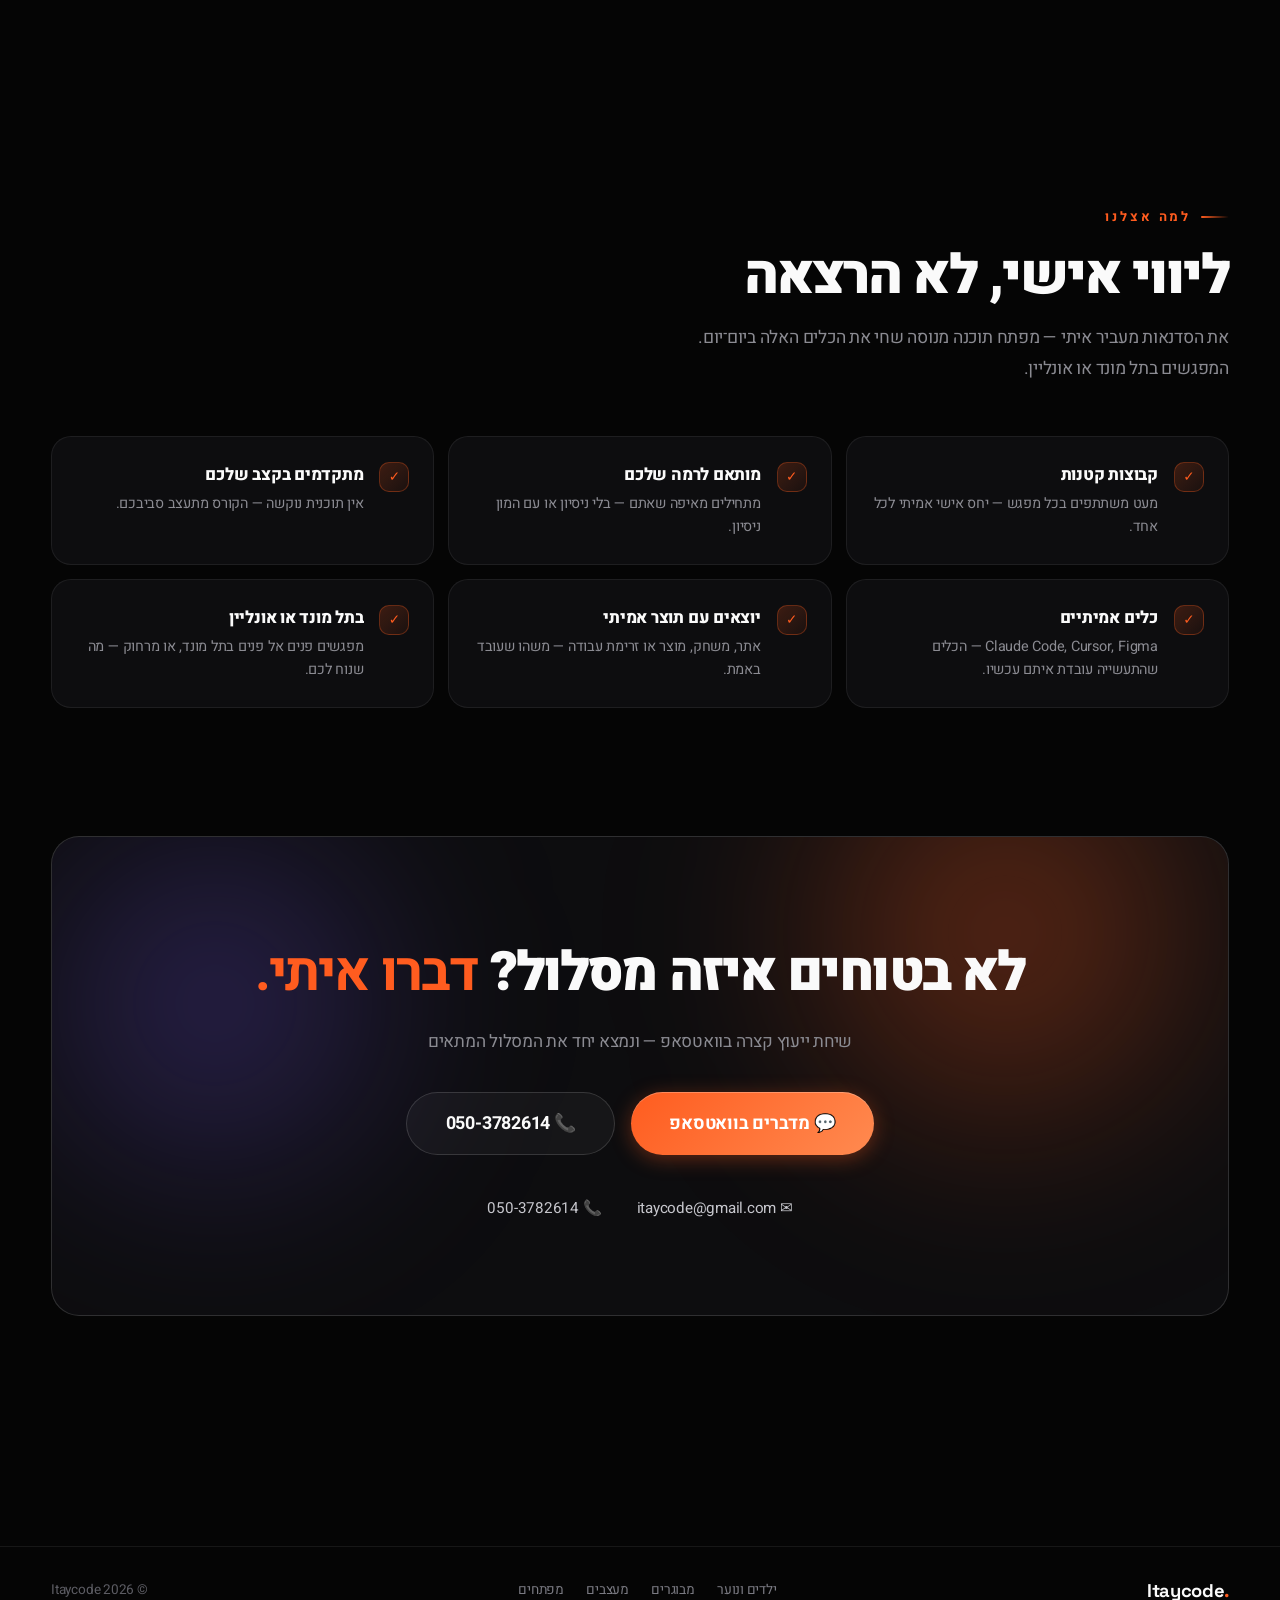
==== commit 1f78efc3: "Restructure as multi-course site with hub homepage - New hub homepage presenting 4 course tracks wit" ====
--- a/index.html
+++ b/index.html
@@ -3,615 +3,113 @@
 <head>
 <meta charset="UTF-8">
 <meta name="viewport" content="width=device-width, initial-scale=1.0">
-<title>Itaycode · יוצרים עם AI את מה שאתם מדמיינים</title>
-<meta name="description" content="סדנת יצירה אישית עם AI לגילאי 9–17. משחקים, סרטונים, מוזיקה, אתרים, דמויות ומצגות. קבוצות קטנות, בלי ניסיון קודם.">
+<title>Itaycode · לומדים ליצור עם AI</title>
+<meta name="description" content="סדנאות וקורסים אישיים ליצירה עם AI — לילדים ונוער, למבוגרים, למעצבים שרוצים ללמוד פיתוח ולמפתחים שרוצים ללמוד Design-to-Code. קבוצות קטנות, ליווי אישי.">
 <meta name="theme-color" content="#050505">
 <meta property="og:type" content="website">
-<meta property="og:title" content="Itaycode · יוצרים עם AI את מה שאתם מדמיינים">
-<meta property="og:description" content="סדנת יצירה אישית עם AI לגילאי 9–17 — משחקים, סרטונים, מוזיקה ואתרים. קבוצות קטנות, בלי ניסיון קודם. קובעים מפגש היכרות.">
+<meta property="og:title" content="Itaycode · לומדים ליצור עם AI">
+<meta property="og:description" content="סדנאות אישיות ליצירה עם AI — לילדים, למבוגרים, למעצבים ולמפתחים. קבוצות קטנות, ליווי אישי, תוצר אמיתי.">
 <meta property="og:locale" content="he_IL">
 <meta name="twitter:card" content="summary">
 <link rel="icon" href="data:image/svg+xml,%3Csvg xmlns='http://www.w3.org/2000/svg' viewBox='0 0 100 100'%3E%3Crect width='100' height='100' rx='22' fill='%23050505'/%3E%3Ctext x='50' y='72' font-size='62' text-anchor='middle' font-family='Arial' font-weight='900' fill='%23ff5c1f'%3EI.%3C/text%3E%3C/svg%3E">
 <link rel="preconnect" href="https://fonts.googleapis.com">
 <link rel="preconnect" href="https://fonts.gstatic.com" crossorigin>
 <link href="https://fonts.googleapis.com/css2?family=Heebo:wght@300;400;500;600;700;800;900&family=Space+Grotesk:wght@500;700&display=swap" rel="stylesheet">
-<style>
-:root{
-  --bg:#050505;
-  --surface:#0d0d0f;
-  --surface2:#131316;
-  --border:rgba(255,255,255,.07);
-  --border-strong:rgba(255,255,255,.14);
-  --orange:#ff5c1f;
-  --orange-soft:#ff8a50;
-  --violet:#7c5cff;
-  --cyan:#22d3ee;
-  --pink:#f472b6;
-  --lime:#a3e635;
-  --amber:#fbbf24;
-  --txt:#fafafa;
-  --dim:#8b8b92;
-  --mid:#c6c6cc;
-  --r:20px;
-  --r-lg:28px;
-  --pad:clamp(20px,4vw,64px);
-  --ease:cubic-bezier(.65,.05,0,1);
-  --bounce:cubic-bezier(.34,1.56,.64,1);
-}
-*{margin:0;padding:0;box-sizing:border-box}
-html{scroll-behavior:smooth}
-body{
-  background:var(--bg);
-  color:var(--txt);
-  font-family:'Heebo',system-ui,sans-serif;
-  letter-spacing:-.015em;
-  overflow-x:hidden;
-  -webkit-font-smoothing:antialiased;
-}
-::selection{background:var(--orange);color:#fff}
-.en{font-family:'Space Grotesk','Heebo',sans-serif;direction:ltr;unicode-bidi:isolate}
-
-/* ═══════════ grain overlay ═══════════ */
-body::after{
-  content:'';position:fixed;inset:-50%;z-index:200;pointer-events:none;
-  background-image:url("data:image/svg+xml,%3Csvg viewBox='0 0 256 256' xmlns='http://www.w3.org/2000/svg'%3E%3Cfilter id='n'%3E%3CfeTurbulence type='fractalNoise' baseFrequency='0.85' numOctaves='2' stitchTiles='stitch'/%3E%3C/filter%3E%3Crect width='100%25' height='100%25' filter='url(%23n)'/%3E%3C/svg%3E");
-  opacity:.035;
-  animation:grain 9s steps(6) infinite;
-}
-@keyframes grain{
-  0%,100%{transform:translate(0,0)}16%{transform:translate(-3%,2%)}33%{transform:translate(2%,-3%)}
-  50%{transform:translate(-2%,-2%)}66%{transform:translate(3%,2%)}83%{transform:translate(-1%,3%)}
-}
-
-/* ═══════════ nav — floating glass pill ═══════════ */
-nav{
-  position:fixed;top:18px;inset-inline:0;z-index:100;
-  display:flex;justify-content:center;
-  padding:0 var(--pad);
-  pointer-events:none;
-}
-.nav-inner{
-  pointer-events:auto;
-  display:flex;align-items:center;gap:clamp(.8rem,2vw,2rem);
-  background:rgba(13,13,15,.55);
-  backdrop-filter:blur(20px) saturate(1.4);
-  -webkit-backdrop-filter:blur(20px) saturate(1.4);
-  border:1px solid var(--border-strong);
-  border-radius:100px;
-  padding:.55rem .65rem .55rem 1.5rem;
-  box-shadow:0 12px 40px rgba(0,0,0,.5), inset 0 1px 0 rgba(255,255,255,.08);
-}
-.logo{
-  font-family:'Space Grotesk','Heebo',sans-serif;
-  font-weight:700;font-size:1.15rem;color:var(--txt);text-decoration:none;
-  direction:ltr;unicode-bidi:isolate;letter-spacing:-.02em;
-}
-.logo b{color:var(--orange)}
-.nav-links{display:flex;gap:1.4rem;align-items:center}
-.nav-links a{color:var(--dim);text-decoration:none;font-size:.92rem;font-weight:500;transition:color .2s}
-.nav-links a:hover{color:var(--txt)}
-@media(max-width:700px){
-  .nav-links{display:none}
-  .nav-inner{padding:.5rem .55rem .5rem 1.2rem;gap:.9rem}
-}
-
-/* ═══════════ buttons ═══════════ */
-.btn{
-  display:inline-flex;align-items:center;justify-content:center;gap:.55rem;
-  background:linear-gradient(135deg,var(--orange),#ff7a3d);
-  color:#fff;border:none;cursor:pointer;text-decoration:none;
-  font-family:inherit;font-weight:700;font-size:1rem;
-  padding:.85rem 1.8rem;border-radius:100px;
-  box-shadow:0 4px 20px rgba(255,92,31,.35), inset 0 1px 0 rgba(255,255,255,.25);
-  transition:transform .35s var(--bounce),box-shadow .35s;
-  position:relative;overflow:hidden;
-}
-.btn::before{
-  content:'';position:absolute;inset:0;
-  background:linear-gradient(105deg,transparent 40%,rgba(255,255,255,.35) 50%,transparent 60%);
-  transform:translateX(150%);
-  transition:transform .7s var(--ease);
-}
-.btn:hover{transform:translateY(-3px) scale(1.02);box-shadow:0 12px 36px rgba(255,92,31,.5), inset 0 1px 0 rgba(255,255,255,.25)}
-.btn:hover::before{transform:translateX(-150%)}
-.btn.sm{padding:.55rem 1.25rem;font-size:.9rem}
-.btn.xl{padding:1.05rem 2.4rem;font-size:1.12rem}
-.btn.ghost{
-  background:rgba(255,255,255,.04);color:var(--txt);
-  border:1px solid var(--border-strong);
-  box-shadow:none;
-}
-.btn.ghost:hover{background:rgba(255,255,255,.08);box-shadow:0 8px 24px rgba(0,0,0,.4)}
-.btn.ghost::before{display:none}
-
-/* ═══════════ hero ═══════════ */
-.hero{
-  min-height:100svh;
-  display:flex;flex-direction:column;align-items:center;justify-content:center;
-  text-align:center;position:relative;
-  padding:120px var(--pad) 60px;
-  overflow:hidden;
-}
-.mesh{position:absolute;inset:0;pointer-events:none}
-.mesh i{position:absolute;border-radius:50%;filter:blur(90px);will-change:transform}
-.mesh i:nth-child(1){
-  width:52vw;height:52vw;max-width:680px;max-height:680px;
-  background:radial-gradient(circle,rgba(255,92,31,.42),transparent 60%);
-  top:-18%;inset-inline-start:-8%;
-  animation:drift 18s ease-in-out infinite alternate;
-}
-.mesh i:nth-child(2){
-  width:44vw;height:44vw;max-width:560px;max-height:560px;
-  background:radial-gradient(circle,rgba(124,92,255,.35),transparent 60%);
-  top:-10%;inset-inline-end:-6%;
-  animation:drift 22s -6s ease-in-out infinite alternate-reverse;
-}
-.mesh i:nth-child(3){
-  width:38vw;height:38vw;max-width:480px;max-height:480px;
-  background:radial-gradient(circle,rgba(34,211,238,.18),transparent 60%);
-  bottom:-22%;inset-inline-start:32%;
-  animation:drift 26s -12s ease-in-out infinite alternate;
-}
-@keyframes drift{
-  0%{transform:translate(0,0) scale(1)}
-  100%{transform:translate(-8%,9%) scale(1.18)}
-}
-.hero-grid{
-  position:absolute;inset:0;pointer-events:none;
-  background-image:
-    linear-gradient(rgba(255,255,255,.028) 1px,transparent 1px),
-    linear-gradient(90deg,rgba(255,255,255,.028) 1px,transparent 1px);
-  background-size:64px 64px;
-  mask-image:radial-gradient(ellipse 75% 65% at 50% 35%,#000 20%,transparent 72%);
-  -webkit-mask-image:radial-gradient(ellipse 75% 65% at 50% 35%,#000 20%,transparent 72%);
-}
-.hero > .inner{position:relative;z-index:2;display:flex;flex-direction:column;align-items:center;max-width:1100px}
-
-.pill{
-  display:inline-flex;align-items:center;gap:.6rem;
-  background:rgba(255,255,255,.04);
-  border:1px solid var(--border-strong);
-  border-radius:100px;padding:.5rem 1.2rem;
-  font-size:.9rem;font-weight:500;color:var(--mid);
-  backdrop-filter:blur(10px);
-  margin-bottom:2rem;
-  animation:rise .9s var(--ease) both;
-}
-.pill .dot{width:7px;height:7px;border-radius:50%;background:var(--lime);box-shadow:0 0 12px var(--lime);animation:pulse 2s infinite}
-@keyframes pulse{50%{opacity:.35}}
-
-.hero h1{
-  font-size:clamp(2.9rem,8.5vw,7rem);
-  font-weight:900;line-height:1.04;letter-spacing:-.04em;
-  animation:rise .9s .12s var(--ease) both;
-}
-.hero h1 .fx{
-  position:relative;display:inline-block;
-  background:linear-gradient(100deg,#ff5c1f 10%,#ff8a50 45%,#7c5cff 90%);
-  background-size:200% 100%;
-  -webkit-background-clip:text;background-clip:text;-webkit-text-fill-color:transparent;
-  animation:hue 6s ease-in-out infinite alternate;
-}
-@keyframes hue{to{background-position:100% 0}}
-.hero .sub{
-  margin-top:1.6rem;max-width:46ch;
-  font-size:clamp(1.05rem,2.2vw,1.3rem);
-  color:var(--dim);line-height:1.75;font-weight:400;
-  animation:rise .9s .24s var(--ease) both;
-}
-.hero .sub b{color:var(--mid);font-weight:600}
-.hero-ctas{
-  display:flex;gap:1rem;flex-wrap:wrap;justify-content:center;
-  margin-top:2.6rem;
-  animation:rise .9s .36s var(--ease) both;
-}
-@keyframes rise{from{opacity:0;transform:translateY(28px)}to{opacity:1;transform:none}}
-
-/* floating chips */
-.chips{position:absolute;inset:0;pointer-events:none;z-index:1}
-.chip{
-  position:absolute;
-  display:flex;align-items:center;gap:.5rem;
-  background:rgba(19,19,22,.7);
-  border:1px solid var(--border-strong);
-  border-radius:16px;padding:.6rem 1rem;
-  font-size:.88rem;font-weight:600;color:var(--mid);
-  backdrop-filter:blur(12px);
-  box-shadow:0 12px 32px rgba(0,0,0,.45);
-  animation:floaty 7s ease-in-out infinite;
-  opacity:0;animation-fill-mode:both;
-}
-.chip span{font-size:1.15rem}
-@keyframes floaty{
-  0%{opacity:0;transform:translateY(20px)}
-  8%{opacity:1}
-  50%{transform:translateY(-14px) rotate(var(--tilt,2deg))}
-  92%{opacity:1}
-  100%{opacity:1;transform:translateY(0)}
-}
-@media(max-width:900px){.chip{display:none}}
-
-/* stats strip */
-.stats{
-  position:relative;z-index:2;
-  display:flex;gap:clamp(1.5rem,5vw,4.5rem);flex-wrap:wrap;justify-content:center;
-  margin-top:4.5rem;
-  animation:rise .9s .5s var(--ease) both;
-}
-.stat{text-align:center}
-.stat .num{
-  font-family:'Space Grotesk','Heebo',sans-serif;
-  font-size:clamp(1.7rem,3.5vw,2.4rem);font-weight:700;letter-spacing:-.03em;
-  background:linear-gradient(180deg,#fff,#9a9aa2);
-  -webkit-background-clip:text;background-clip:text;-webkit-text-fill-color:transparent;
-}
-.stat .lbl{font-size:.85rem;color:var(--dim);margin-top:.2rem}
-
-/* ═══════════ marquee ═══════════ */
-.marquee{
-  border-top:1px solid var(--border);border-bottom:1px solid var(--border);
-  padding:1.1rem 0;overflow:hidden;
-  background:rgba(255,255,255,.015);
-  -webkit-mask-image:linear-gradient(90deg,transparent,#000 10%,#000 90%,transparent);
-  mask-image:linear-gradient(90deg,transparent,#000 10%,#000 90%,transparent);
-}
-.marquee .track{display:flex;gap:3rem;width:max-content;animation:scroll 30s linear infinite}
-.marquee span{
-  display:flex;align-items:center;gap:3rem;white-space:nowrap;
-  font-size:1.05rem;font-weight:600;color:var(--dim);
-}
-.marquee span::after{content:'✦';color:var(--orange);font-size:.8rem}
-@keyframes scroll{to{transform:translateX(50%)}}
-
-/* ═══════════ section scaffolding ═══════════ */
-section{padding:clamp(5rem,10vw,8.5rem) var(--pad);position:relative;scroll-margin-top:70px}
-.wrap{max-width:1200px;margin:0 auto}
-.eyebrow{
-  display:inline-flex;align-items:center;gap:.6rem;
-  font-size:.82rem;font-weight:700;letter-spacing:.22em;color:var(--orange);
-  margin-bottom:1.2rem;
-}
-.eyebrow::before{content:'';width:28px;height:2px;border-radius:2px;background:linear-gradient(90deg,var(--orange),transparent)}
-h2.title{
-  font-size:clamp(2rem,5vw,3.4rem);
-  font-weight:900;letter-spacing:-.035em;line-height:1.12;
-}
-.lead{margin-top:1rem;color:var(--dim);font-size:1.1rem;line-height:1.75;max-width:56ch}
-
-/* reveal */
-.rv{opacity:0;transform:translateY(34px);transition:opacity .8s var(--ease),transform .8s var(--ease)}
-.rv.in{opacity:1;transform:none}
-.rv.d1{transition-delay:.08s}.rv.d2{transition-delay:.16s}.rv.d3{transition-delay:.24s}
-.rv.d4{transition-delay:.32s}.rv.d5{transition-delay:.4s}
-
-/* ═══════════ bento grid ═══════════ */
-.bento{
-  display:grid;gap:14px;margin-top:3.2rem;
-  grid-template-columns:repeat(4,1fr);
-  grid-auto-rows:170px;
-}
-.tile{
-  position:relative;overflow:hidden;
-  border-radius:var(--r);
-  border:1px solid var(--border);
-  background:var(--surface);
-  padding:1.6rem;
-  display:flex;flex-direction:column;justify-content:flex-end;
-  transition:transform .45s var(--bounce),border-color .25s;
-  cursor:default;
-}
-.tile:hover{transform:translateY(-6px);border-color:var(--border-strong)}
-.tile .glow{
-  position:absolute;inset:0;
-  background:radial-gradient(120% 90% at 85% 0%,var(--tint) 0%,transparent 55%);
-  opacity:.5;transition:opacity .4s;
-}
-.tile:hover .glow{opacity:.95}
-.tile .emoji{
-  position:absolute;top:1.2rem;inset-inline-end:1.3rem;
-  font-size:clamp(2rem,3.2vw,2.8rem);
-  filter:drop-shadow(0 6px 18px rgba(0,0,0,.5));
-  transition:transform .45s var(--bounce);
-}
-.tile:hover .emoji{transform:scale(1.22) rotate(-8deg)}
-.tile h3{font-size:1.18rem;font-weight:800;position:relative;letter-spacing:-.02em}
-.tile p{position:relative;margin-top:.35rem;font-size:.9rem;color:var(--dim);line-height:1.55;max-width:34ch}
-.tile.big{grid-column:span 2;grid-row:span 2}
-.tile.wide{grid-column:span 2}
-.tile.big .emoji{font-size:clamp(3.4rem,6vw,5rem)}
-.tile.big h3{font-size:clamp(1.5rem,2.6vw,2rem)}
-.tile.big p{font-size:1rem;max-width:40ch}
-@media(max-width:1000px){.bento{grid-template-columns:repeat(2,1fr)}}
-@media(max-width:560px){
-  .bento{grid-template-columns:1fr;grid-auto-rows:auto}
-  .tile{min-height:150px}
-  .tile.big,.tile.wide{grid-column:auto;grid-row:auto}
-}
-
-/* ═══════════ statement ═══════════ */
-.statement{
-  text-align:center;
-  padding:clamp(6rem,12vw,9rem) var(--pad);
-  position:relative;overflow:hidden;
-}
-.statement::before{
-  content:'';position:absolute;inset:0;
-  background:radial-gradient(60% 90% at 50% 50%,rgba(255,92,31,.1),transparent 70%);
-}
-.statement h2{
-  position:relative;
-  font-size:clamp(1.9rem,5.5vw,4rem);
-  font-weight:900;letter-spacing:-.035em;line-height:1.2;
-  max-width:22ch;margin:0 auto;
-}
-.statement .shine{
-  background:linear-gradient(100deg,var(--orange),var(--orange-soft) 40%,#fff 50%,var(--orange-soft) 60%,var(--orange));
-  background-size:250% 100%;
-  -webkit-background-clip:text;background-clip:text;-webkit-text-fill-color:transparent;
-  animation:shineMove 4s linear infinite;
-}
-@keyframes shineMove{to{background-position:-250% 0}}
-
-/* ═══════════ steps ═══════════ */
-.steps{
-  display:grid;grid-template-columns:repeat(4,1fr);gap:14px;margin-top:3.2rem;
-  counter-reset:s;
-}
-@media(max-width:1000px){.steps{grid-template-columns:repeat(2,1fr)}}
-@media(max-width:560px){.steps{grid-template-columns:1fr}}
-.step{
-  counter-increment:s;
-  position:relative;overflow:hidden;
-  background:var(--surface);
-  border:1px solid var(--border);
-  border-radius:var(--r);
-  padding:2rem 1.6rem 1.8rem;
-  transition:transform .45s var(--bounce),border-color .25s;
-}
-.step:hover{transform:translateY(-6px);border-color:var(--border-strong)}
-.step::before{
-  content:counter(s,decimal-leading-zero);
-  position:absolute;top:-1.4rem;inset-inline-end:.4rem;
-  font-family:'Space Grotesk','Heebo',sans-serif;
-  font-size:6.5rem;font-weight:700;letter-spacing:-.05em;
-  color:transparent;
-  -webkit-text-stroke:1.5px rgba(255,255,255,.08);
-  transition:-webkit-text-stroke-color .3s;
-}
-.step:hover::before{-webkit-text-stroke-color:rgba(255,92,31,.45)}
-.step .ic{font-size:1.7rem;margin-bottom:1rem}
-.step h3{font-size:1.15rem;font-weight:800;letter-spacing:-.02em}
-.step p{margin-top:.5rem;font-size:.92rem;color:var(--dim);line-height:1.65}
-
-/* ═══════════ features ═══════════ */
-.feats{display:grid;grid-template-columns:repeat(3,1fr);gap:14px;margin-top:3.2rem}
-@media(max-width:1000px){.feats{grid-template-columns:repeat(2,1fr)}}
-@media(max-width:560px){.feats{grid-template-columns:1fr}}
-.feat{
-  display:flex;gap:1rem;align-items:flex-start;
-  background:var(--surface);
-  border:1px solid var(--border);
-  border-radius:var(--r);
-  padding:1.6rem 1.5rem;
-  transition:border-color .25s,background .25s;
-}
-.feat:hover{border-color:var(--border-strong);background:var(--surface2)}
-.feat .ck{
-  flex-shrink:0;width:30px;height:30px;border-radius:10px;
-  display:flex;align-items:center;justify-content:center;
-  background:linear-gradient(135deg,rgba(255,92,31,.2),rgba(255,92,31,.06));
-  border:1px solid rgba(255,92,31,.3);
-  color:var(--orange);font-weight:800;font-size:.85rem;
-}
-.feat h3{font-size:1.05rem;font-weight:800}
-.feat p{margin-top:.3rem;font-size:.9rem;color:var(--dim);line-height:1.6}
-
-/* ═══════════ pricing ═══════════ */
-.plans{
-  display:grid;grid-template-columns:repeat(2,minmax(0,440px));gap:18px;
-  justify-content:center;margin-top:3.2rem;
-}
-@media(max-width:860px){.plans{grid-template-columns:minmax(0,440px)}}
-.plan{
-  position:relative;
-  background:var(--surface);
-  border:1px solid var(--border);
-  border-radius:var(--r-lg);
-  padding:2.4rem 2.1rem 2.1rem;
-  display:flex;flex-direction:column;
-  transition:transform .45s var(--bounce),border-color .25s,box-shadow .45s;
-}
-.plan:hover{transform:translateY(-8px)}
-.plan.hot{
-  border-color:transparent;
-  background:
-    linear-gradient(var(--surface),var(--surface)) padding-box,
-    linear-gradient(140deg,var(--orange),rgba(255,92,31,.15) 40%,rgba(124,92,255,.5)) border-box;
-  border:1.5px solid transparent;
-  box-shadow:0 24px 70px -24px rgba(255,92,31,.35);
-}
-.plan.hot:hover{box-shadow:0 34px 90px -24px rgba(255,92,31,.5)}
-.plan .flag{
-  position:absolute;top:-15px;inset-inline-start:50%;transform:translateX(50%);
-  background:linear-gradient(135deg,var(--orange),#ff7a3d);
-  color:#fff;font-size:.8rem;font-weight:800;
-  padding:.35rem 1.1rem;border-radius:100px;
-  box-shadow:0 6px 20px rgba(255,92,31,.45);
-  white-space:nowrap;
-}
-.plan h3{font-size:1.3rem;font-weight:800;letter-spacing:-.02em}
-.plan .pd{margin-top:.45rem;color:var(--dim);font-size:.94rem;line-height:1.6}
-.plan .amount{
-  margin:1.6rem 0 .4rem;
-  display:flex;align-items:baseline;gap:.5rem;direction:ltr;justify-content:flex-end;
-}
-.plan .amount .n{
-  font-family:'Space Grotesk','Heebo',sans-serif;
-  font-size:3.4rem;font-weight:700;letter-spacing:-.04em;line-height:1;
-  background:linear-gradient(180deg,#fff,#b9b9c1);
-  -webkit-background-clip:text;background-clip:text;-webkit-text-fill-color:transparent;
-}
-.plan .amount .c{font-size:1.4rem;font-weight:700;color:var(--mid)}
-.plan .per{font-size:.85rem;color:var(--dim)}
-.plan ul{list-style:none;margin:1.5rem 0 2rem;display:flex;flex-direction:column;gap:.75rem;flex:1}
-.plan li{display:flex;gap:.7rem;align-items:flex-start;font-size:.95rem;color:var(--mid);line-height:1.55}
-.plan li::before{
-  content:'✓';flex-shrink:0;
-  width:20px;height:20px;border-radius:7px;
-  display:flex;align-items:center;justify-content:center;
-  font-size:.7rem;font-weight:900;color:var(--orange);
-  background:rgba(255,92,31,.12);border:1px solid rgba(255,92,31,.25);
-  margin-top:.1rem;
-}
-.plans-note{text-align:center;margin-top:1.6rem;color:var(--dim);font-size:.9rem}
-.plans-note a{color:var(--mid)}
-
-/* ═══════════ CTA / contact ═══════════ */
-.cta{
-  max-width:1200px;margin:0 auto;
-  border-radius:var(--r-lg);
-  border:1px solid var(--border-strong);
-  position:relative;overflow:hidden;
-  padding:clamp(3.5rem,8vw,6rem) var(--pad);
-  text-align:center;
-  background:var(--surface);
-}
-.cta .mesh i:nth-child(1){width:60%;height:120%;top:-40%;inset-inline-start:-10%}
-.cta .mesh i:nth-child(2){width:50%;height:110%;top:-20%;inset-inline-end:-10%}
-.cta .inner{position:relative;z-index:2}
-.cta h2{font-size:clamp(2rem,5vw,3.4rem);font-weight:900;letter-spacing:-.035em}
-.cta h2 b{color:var(--orange)}
-.cta p{margin-top:1rem;color:var(--dim);font-size:1.08rem}
-.cta-btns{display:flex;gap:1rem;justify-content:center;flex-wrap:wrap;margin-top:2.4rem}
-.cta-meta{
-  margin-top:2.6rem;display:flex;gap:2.2rem;justify-content:center;flex-wrap:wrap;
-  color:var(--dim);font-size:.95rem;
-}
-.cta-meta a{color:var(--mid);text-decoration:none;transition:color .2s}
-.cta-meta a:hover{color:var(--orange)}
-
-/* ═══════════ footer ═══════════ */
-footer{
-  border-top:1px solid var(--border);
-  margin-top:clamp(4rem,8vw,7rem);
-  padding:2rem var(--pad);
-  display:flex;justify-content:space-between;align-items:center;gap:1rem;flex-wrap:wrap;
-  font-size:.85rem;color:#5c5c63;
-}
-
-/* ═══════════ whatsapp float ═══════════ */
-.wa{
-  position:fixed;bottom:24px;inset-inline-start:24px;z-index:90;
-  width:56px;height:56px;border-radius:50%;
-  background:#25d366;color:#fff;
-  display:flex;align-items:center;justify-content:center;text-decoration:none;
-  box-shadow:0 8px 30px rgba(37,211,102,.4);
-  transition:transform .35s var(--bounce);
-}
-.wa:hover{transform:scale(1.12) rotate(6deg)}
-.wa svg{width:29px;height:29px}
-
-@media (prefers-reduced-motion:reduce){
-  *,*::before,*::after{animation:none!important;transition:none!important}
-  .rv{opacity:1;transform:none}
-}
-</style>
+<link rel="stylesheet" href="/assets/style.css">
 </head>
 <body>
 
 <nav>
   <div class="nav-inner">
-    <a class="logo" href="#top">Itaycode<b>.</b></a>
+    <a class="logo" href="/">Itaycode<b>.</b></a>
     <div class="nav-links">
-      <a href="#create">מה יוצרים</a>
+      <a href="#courses">הקורסים</a>
       <a href="#how">איך זה עובד</a>
       <a href="#why">למה אצלנו</a>
     </div>
-    <a class="btn sm" href="#book">קובעים מפגש</a>
+    <a class="btn sm" href="#contact">דברו איתי</a>
   </div>
 </nav>
 
 <!-- ═══════════ HERO ═══════════ -->
-<header class="hero" id="top">
+<header class="hero short" id="top">
   <div class="mesh" aria-hidden="true"><i></i><i></i><i></i></div>
   <div class="hero-grid" aria-hidden="true"></div>
 
   <div class="chips" aria-hidden="true">
-    <div class="chip" style="top:22%;inset-inline-start:9%;--tilt:3deg;animation-delay:.8s"><span>🎮</span> משחק אישי</div>
-    <div class="chip" style="top:58%;inset-inline-start:6%;--tilt:-2deg;animation-delay:1.5s"><span>🎵</span> שיר משלכם</div>
-    <div class="chip" style="top:26%;inset-inline-end:8%;--tilt:-3deg;animation-delay:1.1s"><span>🎬</span> טריילר מקורי</div>
-    <div class="chip" style="top:62%;inset-inline-end:10%;--tilt:2deg;animation-delay:1.9s"><span>🌐</span> אתר ראשון</div>
+    <div class="chip" style="top:24%;inset-inline-start:8%;--tilt:3deg;animation-delay:.8s"><span>🧒</span> ילדים ונוער</div>
+    <div class="chip" style="top:60%;inset-inline-start:6%;--tilt:-2deg;animation-delay:1.5s"><span>🎨</span> מעצבים</div>
+    <div class="chip" style="top:26%;inset-inline-end:7%;--tilt:-3deg;animation-delay:1.1s"><span>💼</span> מבוגרים</div>
+    <div class="chip" style="top:62%;inset-inline-end:9%;--tilt:2deg;animation-delay:1.9s"><span>⚡</span> מפתחים</div>
   </div>
 
   <div class="inner">
-    <div class="pill"><span class="dot"></span> לגילאי 9–17 · קבוצות קטנות · בלי ניסיון קודם</div>
-    <h1>יוצרים עם <span class="fx en">AI</span><br>את מה שאתם מדמיינים</h1>
-    <p class="sub">משחקים, סרטונים, מוזיקה, אתרים, דמויות ומצגות — כל משתתף בוחר <b>מה הוא רוצה ליצור</b>, ומתקדם <b>בקצב שלו</b> עם ליווי אישי צמוד.</p>
+    <div class="pill"><span class="dot"></span> סדנאות אישיות · קבוצות קטנות · בקצב שלכם</div>
+    <h1>לומדים ליצור<br>עם <span class="fx en">AI</span></h1>
+    <p class="sub">קורסים וסדנאות אישיות עם <b>Claude Code</b>, <b>Cursor</b> וכלי ה־AI המתקדמים בעולם — מותאמים בדיוק למי שאתם: ילדים, מבוגרים, מעצבים או מפתחים.</p>
     <div class="hero-ctas">
-      <a class="btn xl" href="#book">קובעים מפגש היכרות ←</a>
-      <a class="btn ghost xl" href="#create">מה אפשר ליצור?</a>
+      <a class="btn xl" href="#courses">לכל הקורסים ←</a>
+      <a class="btn ghost xl" href="https://wa.me/972503782614?text=%D7%94%D7%99%D7%99%20%D7%90%D7%99%D7%AA%D7%99%2C%20%D7%90%D7%A9%D7%9E%D7%97%20%D7%9C%D7%A9%D7%9E%D7%95%D7%A2%20%D7%A2%D7%9C%20%D7%94%D7%A7%D7%95%D7%A8%D7%A1%D7%99%D7%9D" target="_blank" rel="noopener">💬 שיחת ייעוץ חינם</a>
     </div>
     <div class="stats">
-      <div class="stat"><div class="num en">9–17</div><div class="lbl">טווח גילאים</div></div>
+      <div class="stat"><div class="num en">4</div><div class="lbl">מסלולים שונים</div></div>
       <div class="stat"><div class="num en">1:1</div><div class="lbl">ליווי אישי</div></div>
-      <div class="stat"><div class="num en">10+</div><div class="lbl">סוגי פרויקטים</div></div>
-      <div class="stat"><div class="num en">0</div><div class="lbl">ניסיון נדרש</div></div>
+      <div class="stat"><div class="num en">100%</div><div class="lbl">תוצר אמיתי ביד</div></div>
     </div>
   </div>
 </header>
 
 <div class="marquee" aria-hidden="true">
   <div class="track">
-    <span>משחק אישי</span><span>אתר ראשון</span><span>שיר ומוזיקה</span><span>סרטון או טריילר</span><span>עיצוב דמות</span><span>קומיקס משלכם</span><span>מצגת לבית הספר</span><span>פוסטר מעוצב</span><span>רעיון לאפליקציה</span>
-    <span>משחק אישי</span><span>אתר ראשון</span><span>שיר ומוזיקה</span><span>סרטון או טריילר</span><span>עיצוב דמות</span><span>קומיקס משלכם</span><span>מצגת לבית הספר</span><span>פוסטר מעוצב</span><span>רעיון לאפליקציה</span>
+    <span>Claude Code</span><span>Cursor</span><span>Figma to Code</span><span>משחקים</span><span>אתרים</span><span>מוזיקה</span><span>סרטונים</span><span>אפליקציות</span><span>עיצוב</span>
+    <span>Claude Code</span><span>Cursor</span><span>Figma to Code</span><span>משחקים</span><span>אתרים</span><span>מוזיקה</span><span>סרטונים</span><span>אפליקציות</span><span>עיצוב</span>
   </div>
 </div>
 
-<!-- ═══════════ BENTO ═══════════ -->
-<section id="create">
+<!-- ═══════════ COURSES ═══════════ -->
+<section id="courses">
   <div class="wrap">
-    <div class="rv"><span class="eyebrow">מה אפשר ליצור בסדנה</span>
-      <h2 class="title">בוחרים רעיון.<br>מתחילים ליצור.</h2>
-      <p class="lead">אין תוכנית אחידה לכולם — כל משתתף בוחר פרויקט שמדליק אותו, ואנחנו בונים אותו יחד עם כלי ה־AI המתקדמים בעולם.</p>
+    <div class="rv"><span class="eyebrow">הקורסים</span>
+      <h2 class="title">מסלול לכל אחד ואחת</h2>
+      <p class="lead">כל מסלול בנוי אחרת — אבל בכולם עובדים בקבוצות קטנות, מתקדמים בקצב אישי, ויוצאים עם תוצר אמיתי.</p>
     </div>
-    <div class="bento">
-      <div class="tile big rv" style="--tint:rgba(255,92,31,.22)">
-        <div class="glow"></div><div class="emoji">🎮</div>
-        <h3>משחק אישי משלכם</h3>
-        <p>ממציאים עולם, דמויות וחוקים — ורואים את המשחק עובד באמת. שולחים לינק לחברים והם משחקים בו.</p>
-      </div>
-      <div class="tile rv d1" style="--tint:rgba(124,92,255,.22)">
-        <div class="glow"></div><div class="emoji">🌐</div>
-        <h3>אתר ראשון</h3><p>אתר אמיתי, באוויר</p>
-      </div>
-      <div class="tile rv d2" style="--tint:rgba(34,211,238,.2)">
-        <div class="glow"></div><div class="emoji">🎵</div>
-        <h3>שיר ומוזיקה</h3><p>כותבים ומלחינים עם AI</p>
-      </div>
-      <div class="tile rv d2" style="--tint:rgba(251,191,36,.2)">
-        <div class="glow"></div><div class="emoji">🎬</div>
-        <h3>סרטון או טריילר</h3><p>מפיקים כמו במאים</p>
-      </div>
-      <div class="tile rv d3" style="--tint:rgba(244,114,182,.2)">
-        <div class="glow"></div><div class="emoji">🦸</div>
-        <h3>עיצוב דמות</h3><p>גיבור עם סיפור רקע</p>
-      </div>
-      <div class="tile wide rv d3" style="--tint:rgba(163,230,53,.16)">
-        <div class="glow"></div><div class="emoji">💬</div>
-        <h3>קומיקס משלכם</h3><p>מציירים ומספרים סיפור שלם בקומיקס מקורי — פאנל אחרי פאנל.</p>
-      </div>
-      <div class="tile rv d4" style="--tint:rgba(34,211,238,.2)">
-        <div class="glow"></div><div class="emoji">🖥️</div>
-        <h3>מצגת לבית הספר</h3><p>שכולם ישאלו "איך?"</p>
-      </div>
-      <div class="tile rv d4" style="--tint:rgba(255,92,31,.2)">
-        <div class="glow"></div><div class="emoji">🎨</div>
-        <h3>פוסטר מעוצב</h3><p>עיצוב ברמה מקצועית</p>
-      </div>
-      <div class="tile wide rv d5" style="--tint:rgba(124,92,255,.2)">
-        <div class="glow"></div><div class="emoji">📱</div>
-        <h3>רעיון לאפליקציה</h3><p>הופכים רעיון לאב־טיפוס אמיתי — ובסוף משתפים את הכול עם חברים ומשפחה. 🚀</p>
-      </div>
+    <div class="courses">
+      <a class="course rv" href="/kids" style="--cacc:#ff5c1f;--cacc-rgb:255,92,31">
+        <div class="cglow"></div>
+        <div class="cemoji">🧒</div>
+        <div class="aud">גילאי 9–17</div>
+        <h3>ילדים ונוער</h3>
+        <p>יוצרים עם AI את מה שהם מדמיינים — משחקים, שירים, סרטונים, אתרים ודמויות. בלי ניסיון קודם, עם המון גאווה בסוף.</p>
+        <div class="tags"><span>🎮 משחקים</span><span>🎵 מוזיקה</span><span>🎬 סרטונים</span><span>🌐 אתרים</span></div>
+        <div class="go">לעמוד הקורס <i>←</i></div>
+      </a>
+      <a class="course rv d1" href="/adults" style="--cacc:#7c5cff;--cacc-rgb:124,92,255">
+        <div class="cglow"></div>
+        <div class="cemoji">💼</div>
+        <div class="aud">לכל רמה, גם בלי רקע טכני</div>
+        <h3>מבוגרים</h3>
+        <p>הגיע הזמן ללמוד Claude Code — בונים מהר יותר, חכם יותר, ובקלות. מגיעים עם רעיון או פרויקט, ובונים אותו יחד עד שהוא באוויר.</p>
+        <div class="tags"><span>Claude Code</span><span>Cursor</span><span>מוצרים דיגיטליים</span></div>
+        <div class="go">לעמוד הקורס <i>←</i></div>
+      </a>
+      <a class="course rv d2" href="/designers" style="--cacc:#f472b6;--cacc-rgb:244,114,182">
+        <div class="cglow"></div>
+        <div class="cemoji">🎨</div>
+        <div class="aud">למעצבות ומעצבים</div>
+        <h3>מעצבים שלומדים פיתוח</h3>
+        <p>מפסיקים לחכות למפתחים. לומדים להפוך עיצובים מפיגמה לאתרים ומוצרים חיים — בעצמכם, עם AI, בלי לשנן שפות תכנות.</p>
+        <div class="tags"><span>Figma</span><span>קוד ראשון</span><span>אב־טיפוס חי</span></div>
+        <div class="go">לעמוד הקורס <i>←</i></div>
+      </a>
+      <a class="course rv d3" href="/developers" style="--cacc:#22d3ee;--cacc-rgb:34,211,238">
+        <div class="cglow"></div>
+        <div class="cemoji">⚡</div>
+        <div class="aud">למפתחות ומפתחים</div>
+        <h3>מפתחים שלומדים Design-to-Code</h3>
+        <p>מפיגמה לקלוד: זרימת עבודה שהופכת עיצוב לקוד פיקסל־פרפקט — MCP, design tokens, ואיטרציות עם צילומי מסך.</p>
+        <div class="tags"><span>Figma → Claude</span><span>MCP</span><span>Pixel Perfect</span></div>
+        <div class="go">לעמוד הקורס <i>←</i></div>
+      </a>
     </div>
   </div>
 </section>
@@ -628,10 +126,10 @@
       <h2 class="title">מרעיון לתוצר אמיתי<br>בארבעה צעדים</h2>
     </div>
     <div class="steps">
-      <div class="step rv"><div class="ic">💡</div><h3>רעיון</h3><p>נפגשים, מכירים, וכל משתתף בוחר מה בא לו ליצור — משחק, שיר, סרטון או כל דבר אחר.</p></div>
-      <div class="step rv d1"><div class="ic">⚡</div><h3>יצירה</h3><p>לומדים כלי AI אמיתיים ומתחילים לבנות. בלי שיעורי בית, בלי מבחנים — רק יצירה.</p></div>
-      <div class="step rv d2"><div class="ic">🔧</div><h3>שיפור</h3><p>מלטשים, מוסיפים רעיונות, ולומדים איך יוצרים חושבים — לנסות, לטעות ולהצליח.</p></div>
-      <div class="step rv d3"><div class="ic">🚀</div><h3>משתפים</h3><p>מסיימים עם תוצר אמיתי ומשתפים עם חברים ומשפחה. הגאווה — שלהם.</p></div>
+      <div class="step rv"><div class="ic">💡</div><h3>רעיון</h3><p>נפגשים, מכירים, ובוחרים מה יוצרים — כל אחד לפי התחום והרמה שלו.</p></div>
+      <div class="step rv d1"><div class="ic">⚡</div><h3>יצירה</h3><p>עובדים עם כלי AI אמיתיים ומתחילים לבנות מהמפגש הראשון.</p></div>
+      <div class="step rv d2"><div class="ic">🔧</div><h3>שיפור</h3><p>מלטשים, לומדים לחשוב כמו יוצרים, ומתקדמים בקצב אישי.</p></div>
+      <div class="step rv d3"><div class="ic">🚀</div><h3>עולים לאוויר</h3><p>מסיימים עם תוצר אמיתי — ומשתפים אותו עם העולם.</p></div>
     </div>
   </div>
 </section>
@@ -640,69 +138,29 @@
 <section id="why">
   <div class="wrap">
     <div class="rv"><span class="eyebrow">למה אצלנו</span>
-      <h2 class="title">סדנה אישית, בקצב אישי</h2>
-      <p class="lead">הסדנה מועברת על ידי איתי — מפתח תוכנה מנוסה — בקבוצות קטנות שמאפשרות יחס אישי אמיתי לכל משתתף ומשתתפת.</p>
+      <h2 class="title">ליווי אישי, לא הרצאה</h2>
+      <p class="lead">את הסדנאות מעביר איתי — מפתח תוכנה מנוסה שחי את הכלים האלה ביום־יום. המפגשים בתל מונד או אונליין.</p>
     </div>
     <div class="feats">
-      <div class="feat rv"><div class="ck">✓</div><div><h3>קבוצות קטנות</h3><p>מעט משתתפים בכל מפגש — כל אחד מקבל תשומת לב אמיתית.</p></div></div>
-      <div class="feat rv d1"><div class="ck">✓</div><div><h3>בלי ניסיון קודם</h3><p>לא צריך לדעת לתכנת. מתחילים מאפס ומגיעים לתוצר.</p></div></div>
-      <div class="feat rv d2"><div class="ck">✓</div><div><h3>מותאם לרמה ולקצב</h3><p>כל משתתף מתקדם בקצב שלו, בפרויקט שהוא בחר.</p></div></div>
-      <div class="feat rv d3"><div class="ck">✓</div><div><h3>כלים אמיתיים</h3><p>עובדים עם כלי ה־AI שמקצוענים משתמשים בהם היום.</p></div></div>
-      <div class="feat rv d4"><div class="ck">✓</div><div><h3>תוצר אמיתי ביד</h3><p>יוצאים עם משחק, שיר או אתר — לא עוד "למדנו על מחשבים".</p></div></div>
-      <div class="feat rv d5"><div class="ck">✓</div><div><h3>שימוש בטוח ב־AI</h3><p>תכנים מותאמים לגיל, עם דגש על יצירתיות ואחריות.</p></div></div>
+      <div class="feat rv"><div class="ck">✓</div><div><h3>קבוצות קטנות</h3><p>מעט משתתפים בכל מפגש — יחס אישי אמיתי לכל אחד.</p></div></div>
+      <div class="feat rv d1"><div class="ck">✓</div><div><h3>מותאם לרמה שלכם</h3><p>מתחילים מאיפה שאתם — בלי ניסיון או עם המון ניסיון.</p></div></div>
+      <div class="feat rv d2"><div class="ck">✓</div><div><h3>מתקדמים בקצב שלכם</h3><p>אין תוכנית נוקשה — הקורס מתעצב סביבכם.</p></div></div>
+      <div class="feat rv d3"><div class="ck">✓</div><div><h3>כלים אמיתיים</h3><p>Claude Code, Cursor, Figma — הכלים שהתעשייה עובדת איתם עכשיו.</p></div></div>
+      <div class="feat rv d4"><div class="ck">✓</div><div><h3>יוצאים עם תוצר אמיתי</h3><p>אתר, משחק, מוצר או זרימת עבודה — משהו שעובד באמת.</p></div></div>
+      <div class="feat rv d5"><div class="ck">✓</div><div><h3>בתל מונד או אונליין</h3><p>מפגשים פנים אל פנים בתל מונד, או מרחוק — מה שנוח לכם.</p></div></div>
     </div>
   </div>
 </section>
 
-<!-- ═══════════ PRICING ═══════════ -->
-<section id="book">
-  <div class="wrap" style="text-align:center">
-    <div class="rv"><span class="eyebrow" style="justify-content:center">קובעים מפגש</span>
-      <h2 class="title">מתחילים במפגש היכרות</h2>
-      <p class="lead" style="margin-inline:auto">בוחרים מסלול ומשלמים אונליין — ואנחנו חוזרים אליכם לתיאום מועד שנוח לכם. אפשר גם קודם שיחה קצרה בוואטסאפ.</p>
-    </div>
-    <div class="plans">
-      <div class="plan rv d1">
-        <h3>מפגש היכרות</h3>
-        <p class="pd">מפגש ראשון אחד־על־אחד — מכירים, בוחרים רעיון ומתחילים ליצור.</p>
-        <div class="amount"><span class="n">150</span><span class="c">₪</span></div>
-        <div class="per">למפגש · 60 דקות</div>
-        <ul>
-          <li>יצירה מודרכת מהדקה הראשונה</li>
-          <li>התאמה אישית לגיל ולרמה</li>
-          <li>יוצאים עם התחלה של פרויקט</li>
-          <li>ללא התחייבות להמשך</li>
-        </ul>
-        <a class="btn ghost" href="https://wa.me/972503782614?text=%D7%94%D7%99%D7%99%20%D7%90%D7%99%D7%AA%D7%99%2C%20%D7%90%D7%A9%D7%9E%D7%97%20%D7%9C%D7%A7%D7%91%D7%95%D7%A2%20%D7%9E%D7%A4%D7%92%D7%A9%20%D7%94%D7%99%D7%9B%D7%A8%D7%95%D7%AA" target="_blank" rel="noopener" data-pay="intro">לתשלום ותיאום מפגש</a>
-      </div>
-      <div class="plan hot rv d2">
-        <div class="flag">⭐ הכי משתלם</div>
-        <h3>מסלול יצירה · 5 מפגשים</h3>
-        <p class="pd">חמישה מפגשים שבועיים שבסופם תוצר שלם: משחק, אתר, שיר או סרטון.</p>
-        <div class="amount"><span class="n">650</span><span class="c">₪</span></div>
-        <div class="per">למסלול מלא · 5 × 60 דקות</div>
-        <ul>
-          <li>ליווי אישי לאורך כל הפרויקט</li>
-          <li>תוצר מוגמר שמשתפים עם כולם</li>
-          <li>קבוצה קטנה או אחד־על־אחד</li>
-          <li>חיסכון של 100 ₪ לעומת מפגשים בודדים</li>
-        </ul>
-        <a class="btn" href="https://wa.me/972503782614?text=%D7%94%D7%99%D7%99%20%D7%90%D7%99%D7%AA%D7%99%2C%20%D7%90%D7%A9%D7%9E%D7%97%20%D7%9C%D7%94%D7%99%D7%A8%D7%A9%D7%9D%20%D7%9C%D7%9E%D7%A1%D7%9C%D7%95%D7%9C%205%20%D7%94%D7%9E%D7%A4%D7%92%D7%A9%D7%99%D7%9D" target="_blank" rel="noopener" data-pay="course">לתשלום ותיאום מסלול</a>
-      </div>
-    </div>
-    <p class="plans-note">🔒 תשלום מאובטח · אפשר לבטל עד 24 שעות לפני המפגש</p>
-  </div>
-</section>
-
 <!-- ═══════════ CTA ═══════════ -->
-<section style="padding-top:0">
+<section id="contact" style="padding-top:0">
   <div class="cta rv">
     <div class="mesh" aria-hidden="true"><i></i><i></i></div>
     <div class="inner">
-      <h2>יש שאלות? <b>דברו איתי.</b></h2>
-      <p>איתי · מענה מהיר בוואטסאפ, בטלפון או במייל</p>
+      <h2>לא בטוחים איזה מסלול? <b>דברו איתי.</b></h2>
+      <p>שיחת ייעוץ קצרה בוואטסאפ — ונמצא יחד את המסלול המתאים</p>
       <div class="cta-btns">
-        <a class="btn xl" href="https://wa.me/972503782614?text=%D7%94%D7%99%D7%99%20%D7%90%D7%99%D7%AA%D7%99%2C%20%D7%90%D7%A9%D7%9E%D7%97%20%D7%9C%D7%A9%D7%9E%D7%95%D7%A2%20%D7%A2%D7%9C%20%D7%A1%D7%93%D7%A0%D7%AA%20%D7%94%2DAI" target="_blank" rel="noopener">💬 מדברים בוואטסאפ</a>
+        <a class="btn xl" href="https://wa.me/972503782614?text=%D7%94%D7%99%D7%99%20%D7%90%D7%99%D7%AA%D7%99%2C%20%D7%90%D7%A9%D7%9E%D7%97%20%D7%9C%D7%A9%D7%9E%D7%95%D7%A2%20%D7%A2%D7%9C%20%D7%94%D7%A7%D7%95%D7%A8%D7%A1%D7%99%D7%9D" target="_blank" rel="noopener">💬 מדברים בוואטסאפ</a>
         <a class="btn ghost xl" href="tel:+972503782614">📞 050-3782614</a>
       </div>
       <div class="cta-meta">
@@ -714,8 +172,14 @@
 </section>
 
 <footer>
-  <a class="logo" href="#top">Itaycode<b>.</b></a>
-  <div>סדנת יצירה אישית עם AI · לגילאי 9–17 · © 2026</div>
+  <a class="logo" href="/">Itaycode<b>.</b></a>
+  <div class="flinks">
+    <a href="/kids">ילדים ונוער</a>
+    <a href="/adults">מבוגרים</a>
+    <a href="/designers">מעצבים</a>
+    <a href="/developers">מפתחים</a>
+  </div>
+  <div>© 2026 Itaycode</div>
 </footer>
 
 <a class="wa" href="https://wa.me/972503782614" target="_blank" rel="noopener" aria-label="WhatsApp">
@@ -723,18 +187,6 @@
 </a>
 
 <script>
-// ===== payment links — paste your real payment URLs here (Grow/Meshulam, PayBox, Bit business) =====
-const PAYMENT_LINKS = {
-  intro:  "",   // מפגש היכרות — e.g. "https://pay.grow.link/xxxx"
-  course: ""    // מסלול 5 מפגשים — e.g. "https://pay.grow.link/yyyy"
-};
-// Buttons link to WhatsApp by default; if a payment link is configured above, it takes over.
-document.querySelectorAll("[data-pay]").forEach(a => {
-  const url = PAYMENT_LINKS[a.dataset.pay];
-  if (url) a.href = url;
-});
-
-// ===== scroll reveal =====
 const io = new IntersectionObserver(es => es.forEach(e => {
   if (e.isIntersecting) { e.target.classList.add("in"); io.unobserve(e.target); }
 }), { threshold: .1 });
--- a/assets/style.css
+++ b/assets/style.css
@@ -0,0 +1,565 @@
+:root{
+  --bg:#050505;
+  --surface:#0d0d0f;
+  --surface2:#131316;
+  --border:rgba(255,255,255,.07);
+  --border-strong:rgba(255,255,255,.14);
+  /* per-page accent — override in each page's <style> */
+  --accent:#ff5c1f;
+  --accent-soft:#ff8a50;
+  --acc-rgb:255,92,31;
+  --fx-end:#7c5cff;
+  --violet:#7c5cff;
+  --cyan:#22d3ee;
+  --pink:#f472b6;
+  --lime:#a3e635;
+  --amber:#fbbf24;
+  --txt:#fafafa;
+  --dim:#8b8b92;
+  --mid:#c6c6cc;
+  --r:20px;
+  --r-lg:28px;
+  --pad:clamp(20px,4vw,64px);
+  --ease:cubic-bezier(.65,.05,0,1);
+  --bounce:cubic-bezier(.34,1.56,.64,1);
+}
+*{margin:0;padding:0;box-sizing:border-box}
+html{scroll-behavior:smooth}
+body{
+  background:var(--bg);
+  color:var(--txt);
+  font-family:'Heebo',system-ui,sans-serif;
+  letter-spacing:-.015em;
+  overflow-x:hidden;
+  -webkit-font-smoothing:antialiased;
+}
+::selection{background:var(--accent);color:#fff}
+.en{font-family:'Space Grotesk','Heebo',sans-serif;direction:ltr;unicode-bidi:isolate}
+
+/* ═══════════ grain overlay ═══════════ */
+body::after{
+  content:'';position:fixed;inset:-50%;z-index:200;pointer-events:none;
+  background-image:url("data:image/svg+xml,%3Csvg viewBox='0 0 256 256' xmlns='http://www.w3.org/2000/svg'%3E%3Cfilter id='n'%3E%3CfeTurbulence type='fractalNoise' baseFrequency='0.85' numOctaves='2' stitchTiles='stitch'/%3E%3C/filter%3E%3Crect width='100%25' height='100%25' filter='url(%23n)'/%3E%3C/svg%3E");
+  opacity:.035;
+  animation:grain 9s steps(6) infinite;
+}
+@keyframes grain{
+  0%,100%{transform:translate(0,0)}16%{transform:translate(-3%,2%)}33%{transform:translate(2%,-3%)}
+  50%{transform:translate(-2%,-2%)}66%{transform:translate(3%,2%)}83%{transform:translate(-1%,3%)}
+}
+
+/* ═══════════ nav ═══════════ */
+nav{
+  position:fixed;top:18px;inset-inline:0;z-index:100;
+  display:flex;justify-content:center;
+  padding:0 var(--pad);
+  pointer-events:none;
+}
+.nav-inner{
+  pointer-events:auto;
+  display:flex;align-items:center;gap:clamp(.8rem,2vw,2rem);
+  background:rgba(13,13,15,.55);
+  backdrop-filter:blur(20px) saturate(1.4);
+  -webkit-backdrop-filter:blur(20px) saturate(1.4);
+  border:1px solid var(--border-strong);
+  border-radius:100px;
+  padding:.55rem .65rem .55rem 1.5rem;
+  box-shadow:0 12px 40px rgba(0,0,0,.5), inset 0 1px 0 rgba(255,255,255,.08);
+}
+.logo{
+  font-family:'Space Grotesk','Heebo',sans-serif;
+  font-weight:700;font-size:1.15rem;color:var(--txt);text-decoration:none;
+  direction:ltr;unicode-bidi:isolate;letter-spacing:-.02em;
+}
+.logo b{color:var(--accent)}
+.nav-links{display:flex;gap:1.4rem;align-items:center}
+.nav-links a{color:var(--dim);text-decoration:none;font-size:.92rem;font-weight:500;transition:color .2s}
+.nav-links a:hover{color:var(--txt)}
+@media(max-width:700px){
+  .nav-links{display:none}
+  .nav-inner{padding:.5rem .55rem .5rem 1.2rem;gap:.9rem}
+}
+
+/* ═══════════ buttons ═══════════ */
+.btn{
+  display:inline-flex;align-items:center;justify-content:center;gap:.55rem;
+  background:linear-gradient(135deg,var(--accent),var(--accent-soft));
+  color:#fff;border:none;cursor:pointer;text-decoration:none;
+  font-family:inherit;font-weight:700;font-size:1rem;
+  padding:.85rem 1.8rem;border-radius:100px;
+  box-shadow:0 4px 20px rgba(var(--acc-rgb),.35), inset 0 1px 0 rgba(255,255,255,.25);
+  transition:transform .35s var(--bounce),box-shadow .35s;
+  position:relative;overflow:hidden;
+}
+.btn::before{
+  content:'';position:absolute;inset:0;
+  background:linear-gradient(105deg,transparent 40%,rgba(255,255,255,.35) 50%,transparent 60%);
+  transform:translateX(150%);
+  transition:transform .7s var(--ease);
+}
+.btn:hover{transform:translateY(-3px) scale(1.02);box-shadow:0 12px 36px rgba(var(--acc-rgb),.5), inset 0 1px 0 rgba(255,255,255,.25)}
+.btn:hover::before{transform:translateX(-150%)}
+.btn.sm{padding:.55rem 1.25rem;font-size:.9rem}
+.btn.xl{padding:1.05rem 2.4rem;font-size:1.12rem}
+.btn.ghost{
+  background:rgba(255,255,255,.04);color:var(--txt);
+  border:1px solid var(--border-strong);
+  box-shadow:none;
+}
+.btn.ghost:hover{background:rgba(255,255,255,.08);box-shadow:0 8px 24px rgba(0,0,0,.4)}
+.btn.ghost::before{display:none}
+
+/* ═══════════ hero ═══════════ */
+.hero{
+  min-height:100svh;
+  display:flex;flex-direction:column;align-items:center;justify-content:center;
+  text-align:center;position:relative;
+  padding:120px var(--pad) 60px;
+  overflow:hidden;
+}
+.hero.short{min-height:88svh}
+.mesh{position:absolute;inset:0;pointer-events:none}
+.mesh i{position:absolute;border-radius:50%;filter:blur(90px);will-change:transform}
+.mesh i:nth-child(1){
+  width:52vw;height:52vw;max-width:680px;max-height:680px;
+  background:radial-gradient(circle,rgba(var(--acc-rgb),.42),transparent 60%);
+  top:-18%;inset-inline-start:-8%;
+  animation:drift 18s ease-in-out infinite alternate;
+}
+.mesh i:nth-child(2){
+  width:44vw;height:44vw;max-width:560px;max-height:560px;
+  background:radial-gradient(circle,rgba(124,92,255,.35),transparent 60%);
+  top:-10%;inset-inline-end:-6%;
+  animation:drift 22s -6s ease-in-out infinite alternate-reverse;
+}
+.mesh i:nth-child(3){
+  width:38vw;height:38vw;max-width:480px;max-height:480px;
+  background:radial-gradient(circle,rgba(34,211,238,.18),transparent 60%);
+  bottom:-22%;inset-inline-start:32%;
+  animation:drift 26s -12s ease-in-out infinite alternate;
+}
+@keyframes drift{
+  0%{transform:translate(0,0) scale(1)}
+  100%{transform:translate(-8%,9%) scale(1.18)}
+}
+.hero-grid{
+  position:absolute;inset:0;pointer-events:none;
+  background-image:
+    linear-gradient(rgba(255,255,255,.028) 1px,transparent 1px),
+    linear-gradient(90deg,rgba(255,255,255,.028) 1px,transparent 1px);
+  background-size:64px 64px;
+  mask-image:radial-gradient(ellipse 75% 65% at 50% 35%,#000 20%,transparent 72%);
+  -webkit-mask-image:radial-gradient(ellipse 75% 65% at 50% 35%,#000 20%,transparent 72%);
+}
+.hero > .inner{position:relative;z-index:2;display:flex;flex-direction:column;align-items:center;max-width:1100px}
+
+.pill{
+  display:inline-flex;align-items:center;gap:.6rem;
+  background:rgba(255,255,255,.04);
+  border:1px solid var(--border-strong);
+  border-radius:100px;padding:.5rem 1.2rem;
+  font-size:.9rem;font-weight:500;color:var(--mid);
+  backdrop-filter:blur(10px);
+  margin-bottom:2rem;
+  animation:rise .9s var(--ease) both;
+}
+.pill .dot{width:7px;height:7px;border-radius:50%;background:var(--lime);box-shadow:0 0 12px var(--lime);animation:pulse 2s infinite}
+@keyframes pulse{50%{opacity:.35}}
+
+.hero h1{
+  font-size:clamp(2.9rem,8.5vw,7rem);
+  font-weight:900;line-height:1.04;letter-spacing:-.04em;
+  animation:rise .9s .12s var(--ease) both;
+}
+.hero.short h1{font-size:clamp(2.6rem,7vw,5.6rem)}
+.hero h1 .fx{
+  position:relative;display:inline-block;
+  background:linear-gradient(100deg,var(--accent) 10%,var(--accent-soft) 45%,var(--fx-end) 90%);
+  background-size:200% 100%;
+  -webkit-background-clip:text;background-clip:text;-webkit-text-fill-color:transparent;
+  animation:hue 6s ease-in-out infinite alternate;
+}
+@keyframes hue{to{background-position:100% 0}}
+.hero .sub{
+  margin-top:1.6rem;max-width:52ch;
+  font-size:clamp(1.05rem,2.2vw,1.3rem);
+  color:var(--dim);line-height:1.75;font-weight:400;
+  animation:rise .9s .24s var(--ease) both;
+}
+.hero .sub b{color:var(--mid);font-weight:600}
+.hero-ctas{
+  display:flex;gap:1rem;flex-wrap:wrap;justify-content:center;
+  margin-top:2.6rem;
+  animation:rise .9s .36s var(--ease) both;
+}
+@keyframes rise{from{opacity:0;transform:translateY(28px)}to{opacity:1;transform:none}}
+
+/* floating chips */
+.chips{position:absolute;inset:0;pointer-events:none;z-index:1}
+.chip{
+  position:absolute;
+  display:flex;align-items:center;gap:.5rem;
+  background:rgba(19,19,22,.7);
+  border:1px solid var(--border-strong);
+  border-radius:16px;padding:.6rem 1rem;
+  font-size:.88rem;font-weight:600;color:var(--mid);
+  backdrop-filter:blur(12px);
+  box-shadow:0 12px 32px rgba(0,0,0,.45);
+  animation:floaty 7s ease-in-out infinite;
+  opacity:0;animation-fill-mode:both;
+}
+.chip span{font-size:1.15rem}
+@keyframes floaty{
+  0%{opacity:0;transform:translateY(20px)}
+  8%{opacity:1}
+  50%{transform:translateY(-14px) rotate(var(--tilt,2deg))}
+  92%{opacity:1}
+  100%{opacity:1;transform:translateY(0)}
+}
+@media(max-width:900px){.chip{display:none}}
+
+/* stats strip */
+.stats{
+  position:relative;z-index:2;
+  display:flex;gap:clamp(1.5rem,5vw,4.5rem);flex-wrap:wrap;justify-content:center;
+  margin-top:4.5rem;
+  animation:rise .9s .5s var(--ease) both;
+}
+.stat{text-align:center}
+.stat .num{
+  font-family:'Space Grotesk','Heebo',sans-serif;
+  font-size:clamp(1.7rem,3.5vw,2.4rem);font-weight:700;letter-spacing:-.03em;
+  background:linear-gradient(180deg,#fff,#9a9aa2);
+  -webkit-background-clip:text;background-clip:text;-webkit-text-fill-color:transparent;
+}
+.stat .lbl{font-size:.85rem;color:var(--dim);margin-top:.2rem}
+
+/* ═══════════ marquee ═══════════ */
+.marquee{
+  border-top:1px solid var(--border);border-bottom:1px solid var(--border);
+  padding:1.1rem 0;overflow:hidden;
+  background:rgba(255,255,255,.015);
+  -webkit-mask-image:linear-gradient(90deg,transparent,#000 10%,#000 90%,transparent);
+  mask-image:linear-gradient(90deg,transparent,#000 10%,#000 90%,transparent);
+}
+.marquee .track{display:flex;gap:3rem;width:max-content;animation:scroll 30s linear infinite}
+.marquee span{
+  display:flex;align-items:center;gap:3rem;white-space:nowrap;
+  font-size:1.05rem;font-weight:600;color:var(--dim);
+}
+.marquee span::after{content:'✦';color:var(--accent);font-size:.8rem}
+@keyframes scroll{to{transform:translateX(50%)}}
+
+/* ═══════════ section scaffolding ═══════════ */
+section{padding:clamp(5rem,10vw,8.5rem) var(--pad);position:relative;scroll-margin-top:70px}
+.wrap{max-width:1200px;margin:0 auto}
+.eyebrow{
+  display:inline-flex;align-items:center;gap:.6rem;
+  font-size:.82rem;font-weight:700;letter-spacing:.22em;color:var(--accent);
+  margin-bottom:1.2rem;
+}
+.eyebrow::before{content:'';width:28px;height:2px;border-radius:2px;background:linear-gradient(90deg,var(--accent),transparent)}
+h2.title{
+  font-size:clamp(2rem,5vw,3.4rem);
+  font-weight:900;letter-spacing:-.035em;line-height:1.12;
+}
+.lead{margin-top:1rem;color:var(--dim);font-size:1.1rem;line-height:1.75;max-width:56ch}
+
+/* reveal */
+.rv{opacity:0;transform:translateY(34px);transition:opacity .8s var(--ease),transform .8s var(--ease)}
+.rv.in{opacity:1;transform:none}
+.rv.d1{transition-delay:.08s}.rv.d2{transition-delay:.16s}.rv.d3{transition-delay:.24s}
+.rv.d4{transition-delay:.32s}.rv.d5{transition-delay:.4s}
+
+/* ═══════════ bento grid ═══════════ */
+.bento{
+  display:grid;gap:14px;margin-top:3.2rem;
+  grid-template-columns:repeat(4,1fr);
+  grid-auto-rows:170px;
+}
+.tile{
+  position:relative;overflow:hidden;
+  border-radius:var(--r);
+  border:1px solid var(--border);
+  background:var(--surface);
+  padding:1.6rem;
+  display:flex;flex-direction:column;justify-content:flex-end;
+  transition:transform .45s var(--bounce),border-color .25s;
+  cursor:default;
+}
+.tile:hover{transform:translateY(-6px);border-color:var(--border-strong)}
+.tile .glow{
+  position:absolute;inset:0;
+  background:radial-gradient(120% 90% at 85% 0%,var(--tint) 0%,transparent 55%);
+  opacity:.5;transition:opacity .4s;
+}
+.tile:hover .glow{opacity:.95}
+.tile .emoji{
+  position:absolute;top:1.2rem;inset-inline-end:1.3rem;
+  font-size:clamp(2rem,3.2vw,2.8rem);
+  filter:drop-shadow(0 6px 18px rgba(0,0,0,.5));
+  transition:transform .45s var(--bounce);
+}
+.tile:hover .emoji{transform:scale(1.22) rotate(-8deg)}
+.tile h3{font-size:1.18rem;font-weight:800;position:relative;letter-spacing:-.02em}
+.tile p{position:relative;margin-top:.35rem;font-size:.9rem;color:var(--dim);line-height:1.55;max-width:34ch}
+.tile.big{grid-column:span 2;grid-row:span 2}
+.tile.wide{grid-column:span 2}
+.tile.big .emoji{font-size:clamp(3.4rem,6vw,5rem)}
+.tile.big h3{font-size:clamp(1.5rem,2.6vw,2rem)}
+.tile.big p{font-size:1rem;max-width:40ch}
+@media(max-width:1000px){.bento{grid-template-columns:repeat(2,1fr)}}
+@media(max-width:560px){
+  .bento{grid-template-columns:1fr;grid-auto-rows:auto}
+  .tile{min-height:150px}
+  .tile.big,.tile.wide{grid-column:auto;grid-row:auto}
+}
+
+/* ═══════════ course cards (hub) ═══════════ */
+.courses{
+  display:grid;grid-template-columns:repeat(2,1fr);gap:18px;margin-top:3.2rem;
+}
+@media(max-width:860px){.courses{grid-template-columns:1fr}}
+.course{
+  --cacc:var(--accent);--cacc-rgb:var(--acc-rgb);
+  position:relative;overflow:hidden;display:block;text-decoration:none;color:inherit;
+  border-radius:var(--r-lg);
+  border:1px solid var(--border);
+  background:var(--surface);
+  padding:2.4rem 2.2rem 2.2rem;
+  transition:transform .45s var(--bounce),border-color .25s,box-shadow .45s;
+}
+.course:hover{
+  transform:translateY(-8px);
+  border-color:rgba(var(--cacc-rgb),.45);
+  box-shadow:0 30px 80px -30px rgba(var(--cacc-rgb),.4);
+}
+.course .cglow{
+  position:absolute;inset:0;
+  background:radial-gradient(110% 80% at 85% 0%,rgba(var(--cacc-rgb),.16),transparent 55%);
+  opacity:.6;transition:opacity .4s;
+}
+.course:hover .cglow{opacity:1}
+.course .cemoji{
+  position:relative;
+  width:64px;height:64px;border-radius:18px;
+  display:flex;align-items:center;justify-content:center;
+  font-size:2rem;
+  background:linear-gradient(135deg,rgba(var(--cacc-rgb),.22),rgba(var(--cacc-rgb),.06));
+  border:1px solid rgba(var(--cacc-rgb),.35);
+  margin-bottom:1.4rem;
+  transition:transform .45s var(--bounce);
+}
+.course:hover .cemoji{transform:scale(1.12) rotate(-6deg)}
+.course .aud{
+  position:relative;display:inline-block;
+  font-size:.8rem;font-weight:700;letter-spacing:.14em;
+  color:rgb(var(--cacc-rgb));margin-bottom:.6rem;
+}
+.course h3{position:relative;font-size:clamp(1.4rem,2.4vw,1.8rem);font-weight:900;letter-spacing:-.025em}
+.course p{position:relative;margin-top:.6rem;color:var(--dim);font-size:.98rem;line-height:1.7;max-width:48ch}
+.course .tags{position:relative;display:flex;gap:.5rem;flex-wrap:wrap;margin-top:1.2rem}
+.course .tags span{
+  font-size:.8rem;font-weight:600;color:var(--mid);
+  background:rgba(255,255,255,.05);
+  border:1px solid var(--border);
+  border-radius:100px;padding:.3rem .8rem;
+}
+.course .go{
+  position:relative;display:inline-flex;align-items:center;gap:.5rem;
+  margin-top:1.6rem;font-weight:800;font-size:.98rem;
+  color:rgb(var(--cacc-rgb));
+}
+.course .go i{font-style:normal;transition:transform .3s var(--bounce);display:inline-block}
+.course:hover .go i{transform:translateX(-5px)}
+
+/* ═══════════ statement ═══════════ */
+.statement{
+  text-align:center;
+  padding:clamp(6rem,12vw,9rem) var(--pad);
+  position:relative;overflow:hidden;
+}
+.statement::before{
+  content:'';position:absolute;inset:0;
+  background:radial-gradient(60% 90% at 50% 50%,rgba(var(--acc-rgb),.1),transparent 70%);
+}
+.statement h2{
+  position:relative;
+  font-size:clamp(1.9rem,5.5vw,4rem);
+  font-weight:900;letter-spacing:-.035em;line-height:1.2;
+  max-width:22ch;margin:0 auto;
+}
+.statement .shine{
+  background:linear-gradient(100deg,var(--accent),var(--accent-soft) 40%,#fff 50%,var(--accent-soft) 60%,var(--accent));
+  background-size:250% 100%;
+  -webkit-background-clip:text;background-clip:text;-webkit-text-fill-color:transparent;
+  animation:shineMove 4s linear infinite;
+}
+@keyframes shineMove{to{background-position:-250% 0}}
+
+/* ═══════════ steps ═══════════ */
+.steps{
+  display:grid;grid-template-columns:repeat(4,1fr);gap:14px;margin-top:3.2rem;
+  counter-reset:s;
+}
+@media(max-width:1000px){.steps{grid-template-columns:repeat(2,1fr)}}
+@media(max-width:560px){.steps{grid-template-columns:1fr}}
+.step{
+  counter-increment:s;
+  position:relative;overflow:hidden;
+  background:var(--surface);
+  border:1px solid var(--border);
+  border-radius:var(--r);
+  padding:2rem 1.6rem 1.8rem;
+  transition:transform .45s var(--bounce),border-color .25s;
+}
+.step:hover{transform:translateY(-6px);border-color:var(--border-strong)}
+.step::before{
+  content:counter(s,decimal-leading-zero);
+  position:absolute;top:-1.4rem;inset-inline-end:.4rem;
+  font-family:'Space Grotesk','Heebo',sans-serif;
+  font-size:6.5rem;font-weight:700;letter-spacing:-.05em;
+  color:transparent;
+  -webkit-text-stroke:1.5px rgba(255,255,255,.08);
+  transition:-webkit-text-stroke-color .3s;
+}
+.step:hover::before{-webkit-text-stroke-color:rgba(var(--acc-rgb),.45)}
+.step .ic{font-size:1.7rem;margin-bottom:1rem}
+.step h3{font-size:1.15rem;font-weight:800;letter-spacing:-.02em}
+.step p{margin-top:.5rem;font-size:.92rem;color:var(--dim);line-height:1.65}
+
+/* ═══════════ features ═══════════ */
+.feats{display:grid;grid-template-columns:repeat(3,1fr);gap:14px;margin-top:3.2rem}
+@media(max-width:1000px){.feats{grid-template-columns:repeat(2,1fr)}}
+@media(max-width:560px){.feats{grid-template-columns:1fr}}
+.feat{
+  display:flex;gap:1rem;align-items:flex-start;
+  background:var(--surface);
+  border:1px solid var(--border);
+  border-radius:var(--r);
+  padding:1.6rem 1.5rem;
+  transition:border-color .25s,background .25s;
+}
+.feat:hover{border-color:var(--border-strong);background:var(--surface2)}
+.feat .ck{
+  flex-shrink:0;width:30px;height:30px;border-radius:10px;
+  display:flex;align-items:center;justify-content:center;
+  background:linear-gradient(135deg,rgba(var(--acc-rgb),.2),rgba(var(--acc-rgb),.06));
+  border:1px solid rgba(var(--acc-rgb),.3);
+  color:var(--accent);font-weight:800;font-size:.85rem;
+}
+.feat h3{font-size:1.05rem;font-weight:800}
+.feat p{margin-top:.3rem;font-size:.9rem;color:var(--dim);line-height:1.6}
+
+/* ═══════════ pricing ═══════════ */
+.plans{
+  display:grid;grid-template-columns:repeat(2,minmax(0,440px));gap:18px;
+  justify-content:center;margin-top:3.2rem;
+}
+@media(max-width:860px){.plans{grid-template-columns:minmax(0,440px)}}
+.plan{
+  position:relative;
+  background:var(--surface);
+  border:1px solid var(--border);
+  border-radius:var(--r-lg);
+  padding:2.4rem 2.1rem 2.1rem;
+  display:flex;flex-direction:column;
+  transition:transform .45s var(--bounce),border-color .25s,box-shadow .45s;
+}
+.plan:hover{transform:translateY(-8px)}
+.plan.hot{
+  border-color:transparent;
+  background:
+    linear-gradient(var(--surface),var(--surface)) padding-box,
+    linear-gradient(140deg,var(--accent),rgba(var(--acc-rgb),.15) 40%,rgba(124,92,255,.5)) border-box;
+  border:1.5px solid transparent;
+  box-shadow:0 24px 70px -24px rgba(var(--acc-rgb),.35);
+}
+.plan.hot:hover{box-shadow:0 34px 90px -24px rgba(var(--acc-rgb),.5)}
+.plan .flag{
+  position:absolute;top:-15px;inset-inline-start:50%;transform:translateX(50%);
+  background:linear-gradient(135deg,var(--accent),var(--accent-soft));
+  color:#fff;font-size:.8rem;font-weight:800;
+  padding:.35rem 1.1rem;border-radius:100px;
+  box-shadow:0 6px 20px rgba(var(--acc-rgb),.45);
+  white-space:nowrap;
+}
+.plan h3{font-size:1.3rem;font-weight:800;letter-spacing:-.02em}
+.plan .pd{margin-top:.45rem;color:var(--dim);font-size:.94rem;line-height:1.6}
+.plan .amount{
+  margin:1.6rem 0 .4rem;
+  display:flex;align-items:baseline;gap:.5rem;direction:ltr;justify-content:flex-end;
+}
+.plan .amount .n{
+  font-family:'Space Grotesk','Heebo',sans-serif;
+  font-size:3.4rem;font-weight:700;letter-spacing:-.04em;line-height:1;
+  background:linear-gradient(180deg,#fff,#b9b9c1);
+  -webkit-background-clip:text;background-clip:text;-webkit-text-fill-color:transparent;
+}
+.plan .amount .c{font-size:1.4rem;font-weight:700;color:var(--mid)}
+.plan .per{font-size:.85rem;color:var(--dim)}
+.plan ul{list-style:none;margin:1.5rem 0 2rem;display:flex;flex-direction:column;gap:.75rem;flex:1}
+.plan li{display:flex;gap:.7rem;align-items:flex-start;font-size:.95rem;color:var(--mid);line-height:1.55}
+.plan li::before{
+  content:'✓';flex-shrink:0;
+  width:20px;height:20px;border-radius:7px;
+  display:flex;align-items:center;justify-content:center;
+  font-size:.7rem;font-weight:900;color:var(--accent);
+  background:rgba(var(--acc-rgb),.12);border:1px solid rgba(var(--acc-rgb),.25);
+  margin-top:.1rem;
+}
+.plans-note{text-align:center;margin-top:1.6rem;color:var(--dim);font-size:.9rem}
+.plans-note a{color:var(--mid)}
+
+/* ═══════════ CTA / contact ═══════════ */
+.cta{
+  max-width:1200px;margin:0 auto;
+  border-radius:var(--r-lg);
+  border:1px solid var(--border-strong);
+  position:relative;overflow:hidden;
+  padding:clamp(3.5rem,8vw,6rem) var(--pad);
+  text-align:center;
+  background:var(--surface);
+}
+.cta .mesh i:nth-child(1){width:60%;height:120%;top:-40%;inset-inline-start:-10%}
+.cta .mesh i:nth-child(2){width:50%;height:110%;top:-20%;inset-inline-end:-10%}
+.cta .inner{position:relative;z-index:2}
+.cta h2{font-size:clamp(2rem,5vw,3.4rem);font-weight:900;letter-spacing:-.035em}
+.cta h2 b{color:var(--accent)}
+.cta p{margin-top:1rem;color:var(--dim);font-size:1.08rem}
+.cta-btns{display:flex;gap:1rem;justify-content:center;flex-wrap:wrap;margin-top:2.4rem}
+.cta-meta{
+  margin-top:2.6rem;display:flex;gap:2.2rem;justify-content:center;flex-wrap:wrap;
+  color:var(--dim);font-size:.95rem;
+}
+.cta-meta a{color:var(--mid);text-decoration:none;transition:color .2s}
+.cta-meta a:hover{color:var(--accent)}
+
+/* ═══════════ footer ═══════════ */
+footer{
+  border-top:1px solid var(--border);
+  margin-top:clamp(4rem,8vw,7rem);
+  padding:2rem var(--pad);
+  display:flex;justify-content:space-between;align-items:center;gap:1rem;flex-wrap:wrap;
+  font-size:.85rem;color:#5c5c63;
+}
+footer .flinks{display:flex;gap:1.4rem;flex-wrap:wrap}
+footer .flinks a{color:#7a7a82;text-decoration:none;transition:color .2s}
+footer .flinks a:hover{color:var(--txt)}
+
+/* ═══════════ whatsapp float ═══════════ */
+.wa{
+  position:fixed;bottom:24px;inset-inline-start:24px;z-index:90;
+  width:56px;height:56px;border-radius:50%;
+  background:#25d366;color:#fff;
+  display:flex;align-items:center;justify-content:center;text-decoration:none;
+  box-shadow:0 8px 30px rgba(37,211,102,.4);
+  transition:transform .35s var(--bounce);
+}
+.wa:hover{transform:scale(1.12) rotate(6deg)}
+.wa svg{width:29px;height:29px}
+
+@media (prefers-reduced-motion:reduce){
+  *,*::before,*::after{animation:none!important;transition:none!important}
+  .rv{opacity:1;transform:none}
+}
